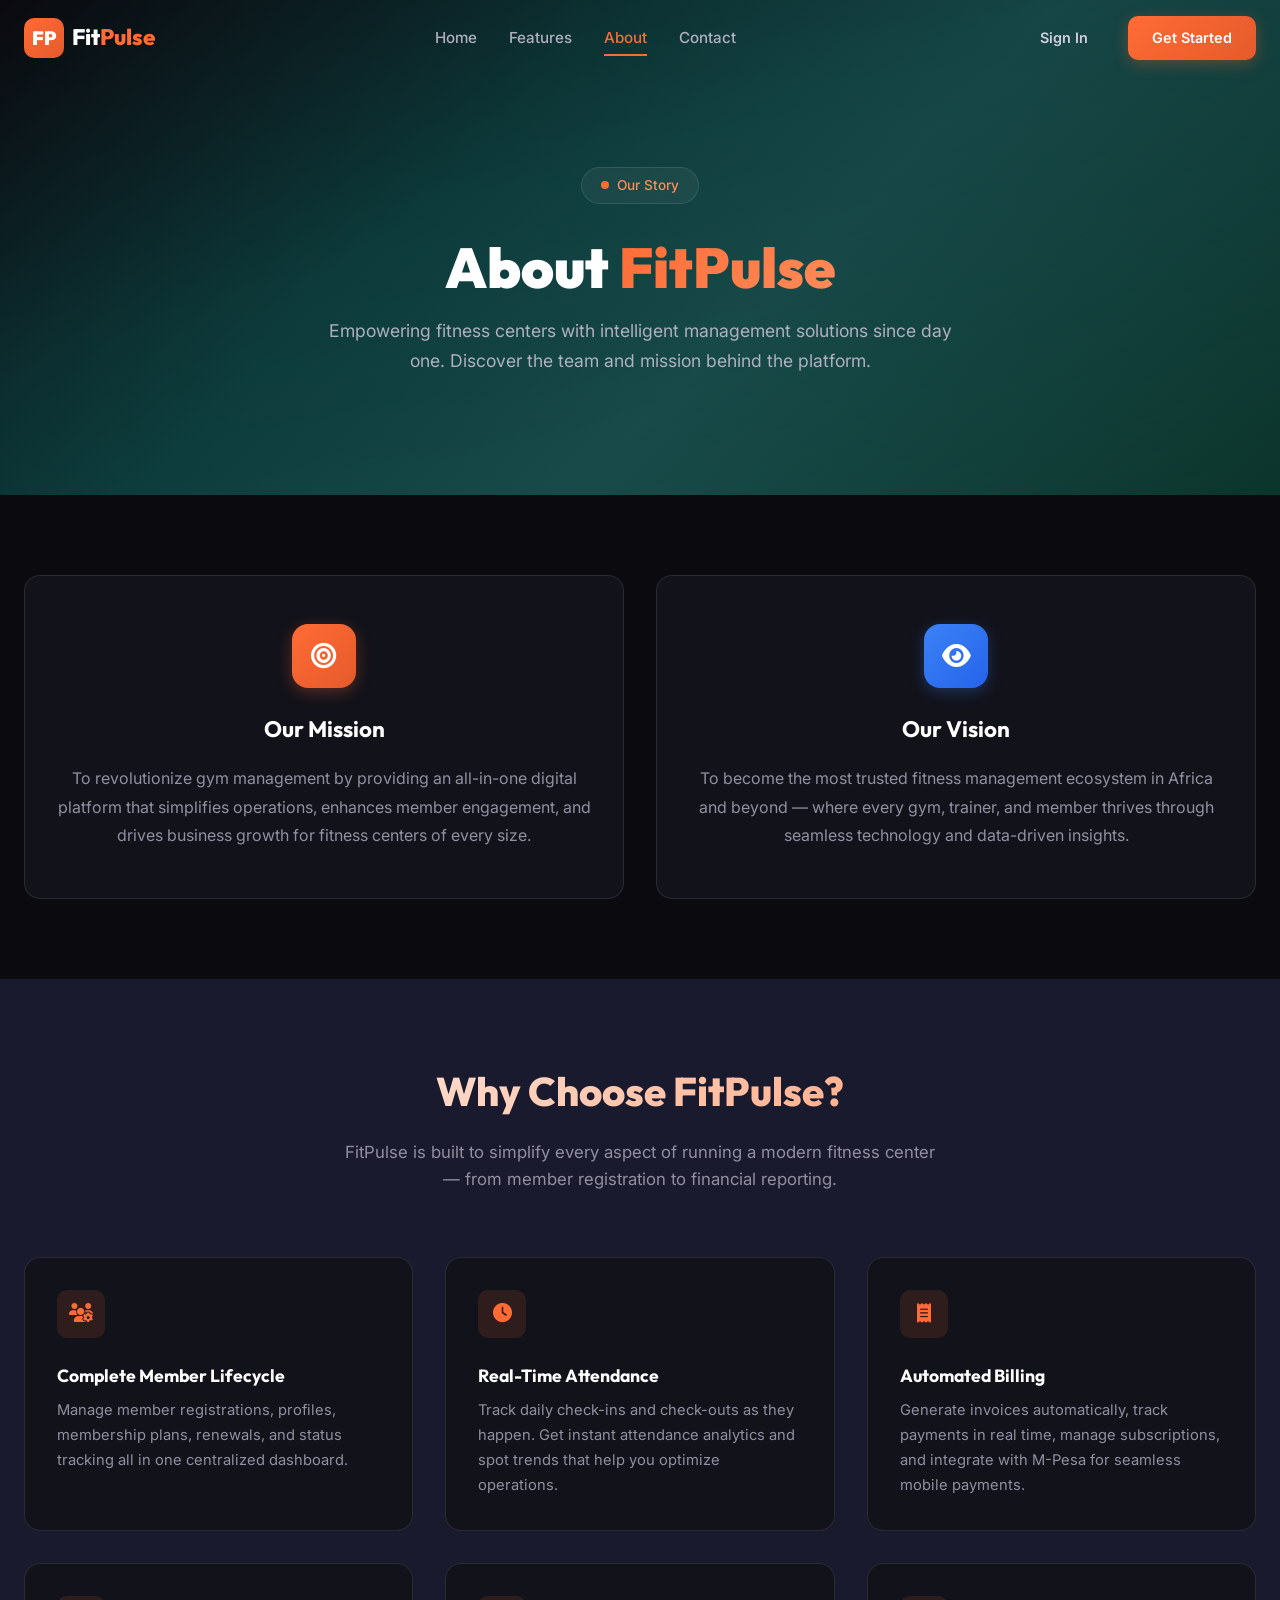
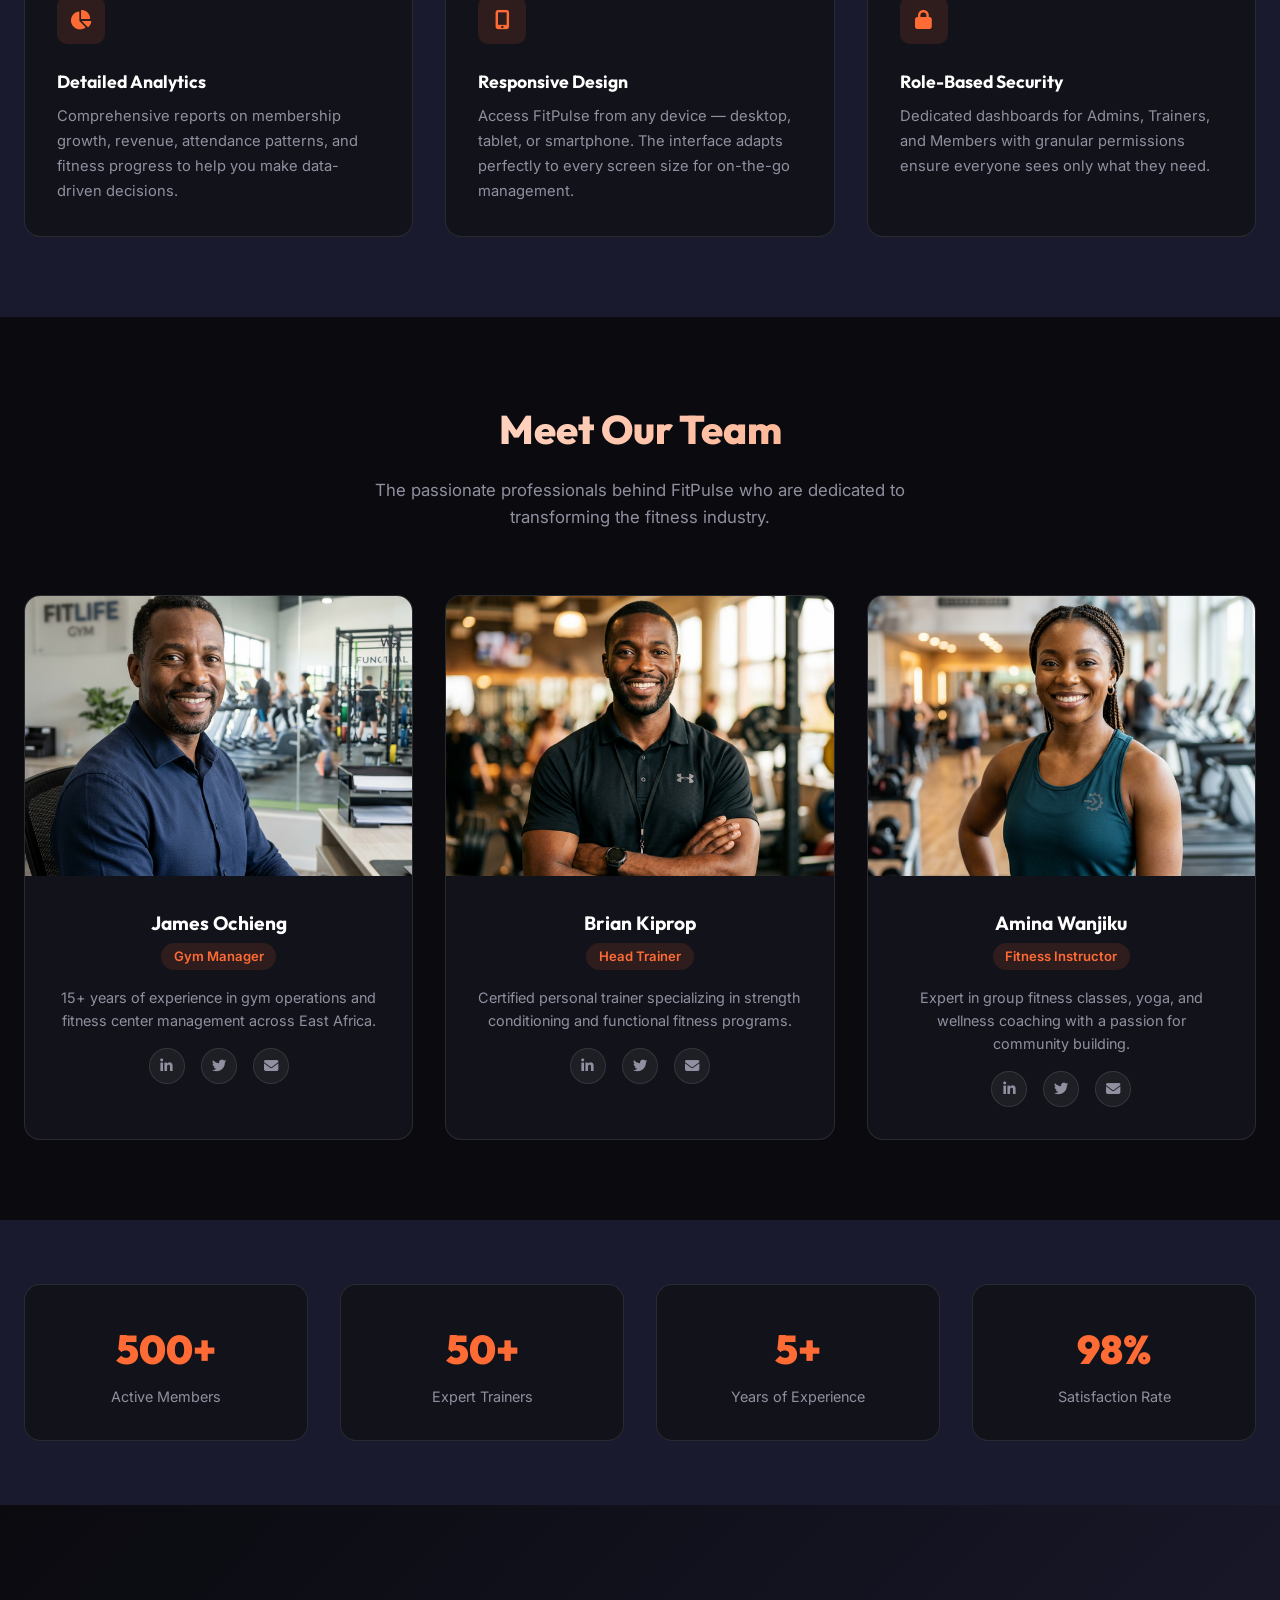
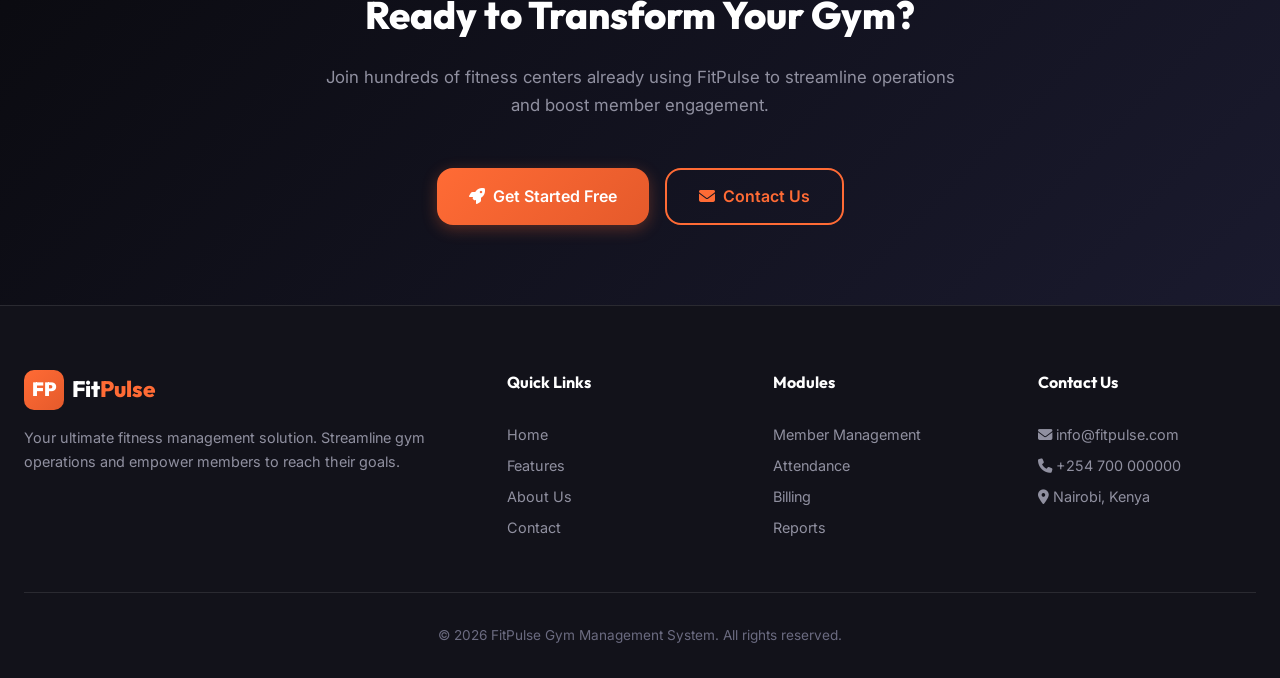
==== about.html @ 8d14059f "On branch main  Initial commit  Changes to be committed: 	new file:   .dockerignore 	new file:   .gi" ====
<!DOCTYPE html>
<html lang="en">

<head>
    <meta charset="UTF-8">
    <meta name="viewport" content="width=device-width, initial-scale=1.0">
    <meta name="description"
        content="Learn about FitPulse Gym Management System — our mission, vision, and dedicated team behind the #1 fitness management platform.">
    <title>About Us - FitPulse Gym Management System</title>
    <link rel="stylesheet" href="css/style.css">
    <link rel="stylesheet" href="https://cdnjs.cloudflare.com/ajax/libs/font-awesome/6.5.1/css/all.min.css">
</head>

<body>

    <!-- ========== NAVBAR ========== -->
    <nav class="navbar scrolled" id="navbar">
        <div class="container">
            <a href="index.html" class="navbar-brand">
                <div class="logo-icon">FP</div>
                <span>Fit<span class="brand-accent">Pulse</span></span>
            </a>

            <div class="nav-links" id="navLinks">
                <a href="index.html">Home</a>
                <a href="features.html">Features</a>
                <a href="about.html" class="nav-active">About</a>
                <a href="contact.html">Contact</a>
            </div>

            <div class="nav-auth" id="navAuth">
                <a href="auth/login.php" class="btn btn-ghost">Sign In</a>
                <a href="auth/register.php" class="btn btn-primary">Get Started</a>
            </div>

            <button class="hamburger" id="hamburger" aria-label="Toggle navigation">
                <span></span>
                <span></span>
                <span></span>
            </button>
        </div>
    </nav>

    <!-- ========== PAGE HERO ========== -->
    <section class="page-hero page-hero--about">
        <div class="page-hero-overlay"></div>
        <div class="page-hero-content">
            <div class="hero-badge">
                <span class="dot"></span>
                Our Story
            </div>
            <h1>About <span class="highlight">FitPulse</span></h1>
            <p>Empowering fitness centers with intelligent management solutions since day one. Discover the team and
                mission behind the platform.</p>
        </div>
    </section>

    <!-- ========== MISSION & VISION ========== -->
    <section class="mission-vision">
        <div class="container">
            <div class="mv-grid">
                <div class="mv-card animate-in">
                    <div class="mv-icon">
                        <i class="fas fa-bullseye"></i>
                    </div>
                    <h3>Our Mission</h3>
                    <p>To revolutionize gym management by providing an all-in-one digital platform that simplifies
                        operations, enhances member engagement, and drives business growth for fitness centers of every
                        size.</p>
                </div>
                <div class="mv-card animate-in">
                    <div class="mv-icon vision">
                        <i class="fas fa-eye"></i>
                    </div>
                    <h3>Our Vision</h3>
                    <p>To become the most trusted fitness management ecosystem in Africa and beyond — where every gym,
                        trainer, and member thrives through seamless technology and data-driven insights.</p>
                </div>
            </div>
        </div>
    </section>

    <!-- ========== WHY CHOOSE US ========== -->
    <section class="about-why" id="why-us">
        <div class="container">
            <h2 class="section-title">Why Choose <span style="color: var(--primary);">FitPulse</span>?</h2>
            <p class="section-subtitle">FitPulse is built to simplify every aspect of running a modern fitness center —
                from member registration to financial reporting.</p>

            <div class="why-grid">
                <div class="why-card animate-in">
                    <div class="why-icon"><i class="fas fa-users-cog"></i></div>
                    <h4>Complete Member Lifecycle</h4>
                    <p>Manage member registrations, profiles, membership plans, renewals, and status tracking all in one
                        centralized dashboard.</p>
                </div>
                <div class="why-card animate-in">
                    <div class="why-icon"><i class="fas fa-clock"></i></div>
                    <h4>Real-Time Attendance</h4>
                    <p>Track daily check-ins and check-outs as they happen. Get instant attendance analytics and spot
                        trends that help you optimize operations.</p>
                </div>
                <div class="why-card animate-in">
                    <div class="why-icon"><i class="fas fa-receipt"></i></div>
                    <h4>Automated Billing</h4>
                    <p>Generate invoices automatically, track payments in real time, manage subscriptions, and integrate
                        with M-Pesa for seamless mobile payments.</p>
                </div>
                <div class="why-card animate-in">
                    <div class="why-icon"><i class="fas fa-chart-pie"></i></div>
                    <h4>Detailed Analytics</h4>
                    <p>Comprehensive reports on membership growth, revenue, attendance patterns, and fitness progress to
                        help you make data-driven decisions.</p>
                </div>
                <div class="why-card animate-in">
                    <div class="why-icon"><i class="fas fa-mobile-alt"></i></div>
                    <h4>Responsive Design</h4>
                    <p>Access FitPulse from any device — desktop, tablet, or smartphone. The interface adapts perfectly
                        to every screen size for on-the-go management.</p>
                </div>
                <div class="why-card animate-in">
                    <div class="why-icon"><i class="fas fa-lock"></i></div>
                    <h4>Role-Based Security</h4>
                    <p>Dedicated dashboards for Admins, Trainers, and Members with granular permissions ensure everyone
                        sees only what they need.</p>
                </div>
            </div>
        </div>
    </section>

    <!-- ========== TEAM SECTION ========== -->
    <section class="team-section">
        <div class="container">
            <h2 class="section-title">Meet Our Team</h2>
            <p class="section-subtitle">The passionate professionals behind FitPulse who are dedicated to transforming
                the fitness industry.</p>

            <div class="team-grid">
                <div class="team-card animate-in">
                    <div class="team-img">
                        <img src="assets/images/team-3.png" alt="James Ochieng - Gym Manager">
                    </div>
                    <div class="team-info">
                        <h4>James Ochieng</h4>
                        <span class="team-role">Gym Manager</span>
                        <p>15+ years of experience in gym operations and fitness center management across East Africa.
                        </p>
                        <div class="team-social">
                            <a href="#"><i class="fab fa-linkedin-in"></i></a>
                            <a href="#"><i class="fab fa-twitter"></i></a>
                            <a href="#"><i class="fas fa-envelope"></i></a>
                        </div>
                    </div>
                </div>

                <div class="team-card animate-in">
                    <div class="team-img">
                        <img src="assets/images/team-1.png" alt="Brian Kiprop - Head Trainer">
                    </div>
                    <div class="team-info">
                        <h4>Brian Kiprop</h4>
                        <span class="team-role">Head Trainer</span>
                        <p>Certified personal trainer specializing in strength conditioning and functional fitness
                            programs.</p>
                        <div class="team-social">
                            <a href="#"><i class="fab fa-linkedin-in"></i></a>
                            <a href="#"><i class="fab fa-twitter"></i></a>
                            <a href="#"><i class="fas fa-envelope"></i></a>
                        </div>
                    </div>
                </div>

                <div class="team-card animate-in">
                    <div class="team-img">
                        <img src="assets/images/team-2.png" alt="Amina Wanjiku - Fitness Instructor">
                    </div>
                    <div class="team-info">
                        <h4>Amina Wanjiku</h4>
                        <span class="team-role">Fitness Instructor</span>
                        <p>Expert in group fitness classes, yoga, and wellness coaching with a passion for community
                            building.</p>
                        <div class="team-social">
                            <a href="#"><i class="fab fa-linkedin-in"></i></a>
                            <a href="#"><i class="fab fa-twitter"></i></a>
                            <a href="#"><i class="fas fa-envelope"></i></a>
                        </div>
                    </div>
                </div>
            </div>
        </div>
    </section>

    <!-- ========== STATS COUNTER ========== -->
    <section class="about-stats">
        <div class="container">
            <div class="about-stats-grid">
                <div class="about-stat-item animate-in">
                    <div class="about-stat-number">500+</div>
                    <div class="about-stat-label">Active Members</div>
                </div>
                <div class="about-stat-item animate-in">
                    <div class="about-stat-number">50+</div>
                    <div class="about-stat-label">Expert Trainers</div>
                </div>
                <div class="about-stat-item animate-in">
                    <div class="about-stat-number">5+</div>
                    <div class="about-stat-label">Years of Experience</div>
                </div>
                <div class="about-stat-item animate-in">
                    <div class="about-stat-number">98%</div>
                    <div class="about-stat-label">Satisfaction Rate</div>
                </div>
            </div>
        </div>
    </section>

    <!-- ========== CTA SECTION ========== -->
    <section class="page-cta">
        <div class="container">
            <div class="cta-content">
                <h2>Ready to Transform Your Gym?</h2>
                <p>Join hundreds of fitness centers already using FitPulse to streamline operations and boost member
                    engagement.</p>
                <div class="cta-buttons">
                    <a href="auth/register.php" class="btn btn-primary btn-lg">
                        <i class="fas fa-rocket"></i> Get Started Free
                    </a>
                    <a href="contact.html" class="btn btn-outline btn-lg">
                        <i class="fas fa-envelope"></i> Contact Us
                    </a>
                </div>
            </div>
        </div>
    </section>

    <!-- ========== FOOTER ========== -->
    <footer class="footer">
        <div class="container">
            <div class="footer-grid">
                <div class="footer-brand">
                    <a href="index.html" class="navbar-brand">
                        <div class="logo-icon">FP</div>
                        <span>Fit<span class="brand-accent">Pulse</span></span>
                    </a>
                    <p>Your ultimate fitness management solution. Streamline gym operations and empower members to reach
                        their goals.</p>
                </div>

                <div class="footer-col">
                    <h4>Quick Links</h4>
                    <a href="index.html">Home</a>
                    <a href="features.html">Features</a>
                    <a href="about.html">About Us</a>
                    <a href="contact.html">Contact</a>
                </div>

                <div class="footer-col">
                    <h4>Modules</h4>
                    <a href="features.html">Member Management</a>
                    <a href="features.html">Attendance</a>
                    <a href="features.html">Billing</a>
                    <a href="features.html">Reports</a>
                </div>

                <div class="footer-col">
                    <h4>Contact Us</h4>
                    <a href="mailto:info@fitpulse.com"><i class="fas fa-envelope"></i> info@fitpulse.com</a>
                    <a href="tel:+254700000000"><i class="fas fa-phone"></i> +254 700 000000</a>
                    <a href="contact.html"><i class="fas fa-location-dot"></i> Nairobi, Kenya</a>
                </div>
            </div>

            <div class="footer-bottom">
                <p>&copy; 2026 FitPulse Gym Management System. All rights reserved.</p>
            </div>
        </div>
    </footer>

    <script src="js/main.js"></script>
</body>

</html>
---- css/style.css ----
/* ============================================
   GYM FITNESS MANAGEMENT SYSTEM
   Design System & Global Styles
   ============================================ */

/* ---------- Google Fonts ---------- */
@import url('https://fonts.googleapis.com/css2?family=Inter:wght@300;400;500;600;700;800;900&family=Outfit:wght@400;500;600;700;800;900&display=swap');

/* ---------- CSS Custom Properties ---------- */
:root {
  /* Primary palette */
  --primary: #ff6b35;
  --primary-dark: #e55a2b;
  --primary-light: #ff8c5a;
  --primary-glow: rgba(255, 107, 53, 0.3);

  /* Secondary palette */
  --secondary: #1a1a2e;
  --secondary-light: #16213e;
  --accent: #0f3460;

  /* Neutral palette */
  --dark: #0a0a0f;
  --dark-card: #12121a;
  --dark-surface: #1a1a2e;
  --gray-900: #1e1e2e;
  --gray-800: #2a2a3e;
  --gray-700: #3a3a4e;
  --gray-600: #4a4a5e;
  --gray-500: #6b6b80;
  --gray-400: #9090a0;
  --gray-300: #b0b0c0;
  --gray-200: #d0d0dd;
  --gray-100: #e8e8f0;
  --white: #ffffff;

  /* Status colors */
  --success: #10b981;
  --success-light: rgba(16, 185, 129, 0.15);
  --warning: #f59e0b;
  --warning-light: rgba(245, 158, 11, 0.15);
  --danger: #ef4444;
  --danger-light: rgba(239, 68, 68, 0.15);
  --info: #3b82f6;
  --info-light: rgba(59, 130, 246, 0.15);

  /* Typography */
  --font-display: 'Outfit', sans-serif;
  --font-body: 'Inter', sans-serif;

  /* Spacing */
  --space-xs: 0.25rem;
  --space-sm: 0.5rem;
  --space-md: 1rem;
  --space-lg: 1.5rem;
  --space-xl: 2rem;
  --space-2xl: 3rem;
  --space-3xl: 4rem;

  /* Border radius */
  --radius-sm: 6px;
  --radius-md: 10px;
  --radius-lg: 16px;
  --radius-xl: 24px;
  --radius-full: 50%;

  /* Shadows */
  --shadow-sm: 0 2px 8px rgba(0, 0, 0, 0.15);
  --shadow-md: 0 4px 20px rgba(0, 0, 0, 0.25);
  --shadow-lg: 0 8px 40px rgba(0, 0, 0, 0.35);
  --shadow-glow: 0 0 30px var(--primary-glow);

  /* Transitions */
  --transition-fast: 0.15s ease;
  --transition-base: 0.3s ease;
  --transition-slow: 0.5s ease;

  /* Glass */
  --glass-bg: rgba(255, 255, 255, 0.05);
  --glass-border: rgba(255, 255, 255, 0.1);
  --glass-bg-strong: rgba(255, 255, 255, 0.1);
}

/* ---------- Reset & Base ---------- */
*, *::before, *::after {
  margin: 0;
  padding: 0;
  box-sizing: border-box;
}

html {
  scroll-behavior: smooth;
  font-size: 16px;
}

body {
  font-family: var(--font-body);
  background: var(--dark);
  color: var(--gray-200);
  line-height: 1.6;
  overflow-x: hidden;
  -webkit-font-smoothing: antialiased;
}

a {
  text-decoration: none;
  color: inherit;
  transition: color var(--transition-fast);
}

img {
  max-width: 100%;
  display: block;
}

ul, ol {
  list-style: none;
}

button {
  cursor: pointer;
  border: none;
  outline: none;
  font-family: var(--font-body);
}

input, select, textarea {
  font-family: var(--font-body);
  outline: none;
}

/* ---------- Utility Classes ---------- */
.container {
  max-width: 1280px;
  margin: 0 auto;
  padding: 0 var(--space-lg);
}

.section-title {
  font-family: var(--font-display);
  font-size: 2.5rem;
  font-weight: 800;
  text-align: center;
  margin-bottom: var(--space-md);
  background: linear-gradient(135deg, var(--white), var(--primary-light));
  -webkit-background-clip: text;
  -webkit-text-fill-color: transparent;
  background-clip: text;
}

.section-subtitle {
  text-align: center;
  color: var(--gray-400);
  max-width: 600px;
  margin: 0 auto var(--space-3xl);
  font-size: 1.05rem;
}

/* ---------- NAVBAR ---------- */
.navbar {
  position: fixed;
  top: 0;
  left: 0;
  width: 100%;
  z-index: 1000;
  padding: var(--space-md) 0;
  transition: background var(--transition-base), padding var(--transition-base), box-shadow var(--transition-base);
}

.navbar.scrolled {
  background: rgba(10, 10, 15, 0.95);
  backdrop-filter: blur(20px);
  padding: var(--space-sm) 0;
  box-shadow: 0 2px 20px rgba(0, 0, 0, 0.5);
}

.navbar .container {
  display: flex;
  align-items: center;
  justify-content: space-between;
}

.navbar-brand {
  display: flex;
  align-items: center;
  gap: var(--space-sm);
}

.navbar-brand .logo-icon {
  width: 40px;
  height: 40px;
  background: linear-gradient(135deg, var(--primary), var(--primary-dark));
  border-radius: var(--radius-md);
  display: flex;
  align-items: center;
  justify-content: center;
  font-size: 1.2rem;
  color: var(--white);
  font-weight: 900;
  font-family: var(--font-display);
}

.navbar-brand span {
  font-family: var(--font-display);
  font-size: 1.4rem;
  font-weight: 800;
  color: var(--white);
}

.navbar-brand .brand-accent {
  color: var(--primary);
}

.nav-links {
  display: flex;
  align-items: center;
  gap: var(--space-xl);
}

.nav-links a {
  color: var(--gray-300);
  font-size: 0.95rem;
  font-weight: 500;
  position: relative;
  padding: var(--space-xs) 0;
}

.nav-links a::after {
  content: '';
  position: absolute;
  bottom: -2px;
  left: 0;
  width: 0;
  height: 2px;
  background: var(--primary);
  transition: width var(--transition-base);
}

.nav-links a:hover {
  color: var(--white);
}

.nav-links a:hover::after {
  width: 100%;
}

.nav-auth {
  display: flex;
  align-items: center;
  gap: var(--space-md);
}

.btn {
  display: inline-flex;
  align-items: center;
  justify-content: center;
  gap: var(--space-sm);
  padding: 0.65rem 1.5rem;
  border-radius: var(--radius-md);
  font-weight: 600;
  font-size: 0.9rem;
  transition: all var(--transition-base);
  white-space: nowrap;
}

.btn-ghost {
  color: var(--gray-200);
  background: transparent;
}

.btn-ghost:hover {
  color: var(--white);
  background: var(--glass-bg);
}

.btn-primary {
  background: linear-gradient(135deg, var(--primary), var(--primary-dark));
  color: var(--white);
  box-shadow: 0 4px 15px var(--primary-glow);
}

.btn-primary:hover {
  transform: translateY(-2px);
  box-shadow: 0 6px 25px var(--primary-glow);
}

.btn-outline {
  border: 2px solid var(--primary);
  color: var(--primary);
  background: transparent;
}

.btn-outline:hover {
  background: var(--primary);
  color: var(--white);
  transform: translateY(-2px);
}

.btn-lg {
  padding: 0.85rem 2rem;
  font-size: 1rem;
  border-radius: var(--radius-lg);
}

.btn-sm {
  padding: 0.45rem 1rem;
  font-size: 0.85rem;
}

.btn-success {
  background: var(--success);
  color: var(--white);
}

.btn-success:hover {
  background: #0d9668;
  transform: translateY(-1px);
}

.btn-danger {
  background: var(--danger);
  color: var(--white);
}

.btn-danger:hover {
  background: #dc2626;
  transform: translateY(-1px);
}

.btn-warning {
  background: var(--warning);
  color: var(--dark);
}

.btn-icon {
  width: 38px;
  height: 38px;
  padding: 0;
  border-radius: var(--radius-sm);
  background: var(--glass-bg);
  color: var(--gray-300);
  border: 1px solid var(--glass-border);
}

.btn-icon:hover {
  background: var(--glass-bg-strong);
  color: var(--white);
}

/* Hamburger */
.hamburger {
  display: none;
  flex-direction: column;
  gap: 5px;
  background: none;
  padding: var(--space-sm);
}

.hamburger span {
  width: 24px;
  height: 2px;
  background: var(--white);
  transition: all var(--transition-base);
}

.hamburger.active span:nth-child(1) {
  transform: rotate(45deg) translate(5px, 5px);
}

.hamburger.active span:nth-child(2) {
  opacity: 0;
}

.hamburger.active span:nth-child(3) {
  transform: rotate(-45deg) translate(5px, -5px);
}

/* ---------- HERO SECTION ---------- */
.hero {
  position: relative;
  min-height: 100vh;
  display: flex;
  align-items: center;
  justify-content: center;
  overflow: hidden;
}

.hero-bg {
  position: absolute;
  top: 0;
  left: 0;
  width: 100%;
  height: 100%;
  z-index: 0;
}

.hero-bg img {
  width: 100%;
  height: 100%;
  object-fit: cover;
}

.hero-overlay {
  position: absolute;
  top: 0;
  left: 0;
  width: 100%;
  height: 100%;
  background: linear-gradient(
    135deg,
    rgba(10, 10, 15, 0.85) 0%,
    rgba(10, 10, 15, 0.6) 50%,
    rgba(255, 107, 53, 0.15) 100%
  );
  z-index: 1;
}

.hero-content {
  position: relative;
  z-index: 2;
  text-align: center;
  max-width: 800px;
  padding: 0 var(--space-lg);
  animation: fadeInUp 1s ease;
}

.hero-badge {
  display: inline-flex;
  align-items: center;
  gap: var(--space-sm);
  background: var(--glass-bg);
  backdrop-filter: blur(10px);
  border: 1px solid var(--glass-border);
  padding: 0.4rem 1.2rem;
  border-radius: var(--radius-xl);
  font-size: 0.85rem;
  color: var(--primary-light);
  margin-bottom: var(--space-xl);
  font-weight: 500;
}

.hero-badge .dot {
  width: 8px;
  height: 8px;
  background: var(--primary);
  border-radius: 50%;
  animation: pulse 2s infinite;
}

.hero h1 {
  font-family: var(--font-display);
  font-size: 4.5rem;
  font-weight: 900;
  line-height: 1.1;
  margin-bottom: var(--space-lg);
  color: var(--white);
}

.hero h1 .highlight {
  background: linear-gradient(135deg, var(--primary), var(--primary-light));
  -webkit-background-clip: text;
  -webkit-text-fill-color: transparent;
  background-clip: text;
}

.hero p {
  font-size: 1.2rem;
  color: var(--gray-300);
  max-width: 550px;
  margin: 0 auto var(--space-2xl);
  line-height: 1.7;
}

.hero-buttons {
  display: flex;
  gap: var(--space-md);
  justify-content: center;
  flex-wrap: wrap;
}

.hero-stats {
  display: flex;
  gap: var(--space-3xl);
  justify-content: center;
  margin-top: var(--space-3xl);
}

.hero-stat {
  text-align: center;
}

.hero-stat .number {
  font-family: var(--font-display);
  font-size: 2.2rem;
  font-weight: 800;
  color: var(--primary);
}

.hero-stat .label {
  font-size: 0.85rem;
  color: var(--gray-400);
  margin-top: var(--space-xs);
}

/* ---------- FEATURES SECTION ---------- */
.features {
  padding: 6rem 0;
  background: var(--dark);
}

.features-grid {
  display: grid;
  grid-template-columns: repeat(3, 1fr);
  gap: var(--space-xl);
}

.feature-card {
  background: var(--dark-card);
  border: 1px solid var(--glass-border);
  border-radius: var(--radius-lg);
  padding: var(--space-2xl);
  transition: all var(--transition-base);
  position: relative;
  overflow: hidden;
}

.feature-card::before {
  content: '';
  position: absolute;
  top: 0;
  left: 0;
  width: 100%;
  height: 3px;
  background: linear-gradient(90deg, var(--primary), transparent);
  opacity: 0;
  transition: opacity var(--transition-base);
}

.feature-card:hover {
  transform: translateY(-5px);
  border-color: rgba(255, 107, 53, 0.3);
  box-shadow: var(--shadow-lg);
}

.feature-card:hover::before {
  opacity: 1;
}

.feature-icon {
  width: 56px;
  height: 56px;
  background: linear-gradient(135deg, var(--primary), var(--primary-dark));
  border-radius: var(--radius-md);
  display: flex;
  align-items: center;
  justify-content: center;
  font-size: 1.5rem;
  margin-bottom: var(--space-lg);
  box-shadow: 0 4px 15px var(--primary-glow);
}

.feature-card h3 {
  font-family: var(--font-display);
  font-size: 1.3rem;
  font-weight: 700;
  color: var(--white);
  margin-bottom: var(--space-sm);
}

.feature-card p {
  color: var(--gray-400);
  font-size: 0.95rem;
  line-height: 1.6;
}

/* ---------- ABOUT SECTION ---------- */
.about {
  padding: 6rem 0;
  background: var(--secondary);
}

.about-grid {
  display: grid;
  grid-template-columns: 1fr 1fr;
  gap: var(--space-3xl);
  align-items: center;
}

.about-image {
  border-radius: var(--radius-lg);
  overflow: hidden;
  box-shadow: var(--shadow-lg);
}

.about-image img {
  width: 100%;
  height: 400px;
  object-fit: cover;
}

.about-text h2 {
  font-family: var(--font-display);
  font-size: 2.2rem;
  font-weight: 800;
  color: var(--white);
  margin-bottom: var(--space-lg);
}

.about-text h2 .highlight {
  color: var(--primary);
}

.about-text p {
  color: var(--gray-300);
  line-height: 1.8;
  margin-bottom: var(--space-lg);
}

.about-list {
  display: grid;
  gap: var(--space-md);
}

.about-list-item {
  display: flex;
  align-items: center;
  gap: var(--space-md);
  color: var(--gray-200);
}

.about-list-item .check {
  width: 24px;
  height: 24px;
  background: var(--success-light);
  border-radius: var(--radius-full);
  display: flex;
  align-items: center;
  justify-content: center;
  color: var(--success);
  font-size: 0.8rem;
  flex-shrink: 0;
}

/* ---------- CONTACT / FOOTER ---------- */
.footer {
  padding: 4rem 0 2rem;
  background: var(--dark-card);
  border-top: 1px solid var(--glass-border);
}

.footer-grid {
  display: grid;
  grid-template-columns: 2fr 1fr 1fr 1fr;
  gap: var(--space-2xl);
  margin-bottom: var(--space-2xl);
}

.footer-brand p {
  color: var(--gray-400);
  margin-top: var(--space-md);
  line-height: 1.7;
  font-size: 0.9rem;
}

.footer-col h4 {
  font-family: var(--font-display);
  font-size: 1rem;
  font-weight: 700;
  color: var(--white);
  margin-bottom: var(--space-lg);
}

.footer-col a {
  display: block;
  color: var(--gray-400);
  padding: var(--space-xs) 0;
  font-size: 0.9rem;
}

.footer-col a:hover {
  color: var(--primary);
}

.footer-bottom {
  text-align: center;
  padding-top: var(--space-xl);
  border-top: 1px solid var(--glass-border);
  color: var(--gray-500);
  font-size: 0.85rem;
}

/* ---------- AUTH PAGES ---------- */
.auth-page {
  min-height: 100vh;
  display: flex;
  align-items: center;
  justify-content: center;
  background: var(--dark);
  padding: var(--space-xl);
  position: relative;
}

.auth-page::before {
  content: '';
  position: absolute;
  top: 0;
  right: 0;
  width: 50%;
  height: 100%;
  background: linear-gradient(135deg, rgba(255, 107, 53, 0.05), rgba(255, 107, 53, 0.02));
  clip-path: polygon(20% 0, 100% 0, 100% 100%, 0 100%);
}

.auth-card {
  background: var(--dark-card);
  border: 1px solid var(--glass-border);
  border-radius: var(--radius-xl);
  padding: var(--space-3xl);
  width: 100%;
  max-width: 480px;
  position: relative;
  z-index: 1;
  box-shadow: var(--shadow-lg);
}

.auth-card .auth-header {
  text-align: center;
  margin-bottom: var(--space-2xl);
}

.auth-card .auth-logo {
  width: 50px;
  height: 50px;
  background: linear-gradient(135deg, var(--primary), var(--primary-dark));
  border-radius: var(--radius-md);
  display: flex;
  align-items: center;
  justify-content: center;
  font-size: 1.5rem;
  color: var(--white);
  font-weight: 900;
  font-family: var(--font-display);
  margin: 0 auto var(--space-lg);
}

.auth-card h2 {
  font-family: var(--font-display);
  font-size: 1.8rem;
  font-weight: 800;
  color: var(--white);
  margin-bottom: var(--space-sm);
}

.auth-card .auth-subtitle {
  color: var(--gray-400);
  font-size: 0.95rem;
}

.form-group {
  margin-bottom: var(--space-lg);
}

.form-group label {
  display: block;
  font-size: 0.85rem;
  font-weight: 600;
  color: var(--gray-300);
  margin-bottom: var(--space-sm);
}

.form-control {
  width: 100%;
  padding: 0.75rem 1rem;
  background: var(--gray-900);
  border: 1px solid var(--gray-700);
  border-radius: var(--radius-md);
  color: var(--white);
  font-size: 0.95rem;
  transition: all var(--transition-fast);
}

.form-control:focus {
  border-color: var(--primary);
  box-shadow: 0 0 0 3px var(--primary-glow);
}

.form-control::placeholder {
  color: var(--gray-500);
}

select.form-control {
  appearance: none;
  background-image: url("data:image/svg+xml,%3Csvg xmlns='http://www.w3.org/2000/svg' width='12' height='12' fill='%236b6b80' viewBox='0 0 16 16'%3E%3Cpath d='M8 11L3 6h10l-5 5z'/%3E%3C/svg%3E");
  background-repeat: no-repeat;
  background-position: right 1rem center;
  padding-right: 2.5rem;
}

.form-row {
  display: grid;
  grid-template-columns: 1fr 1fr;
  gap: var(--space-md);
}

.form-footer {
  display: flex;
  justify-content: space-between;
  align-items: center;
  margin-bottom: var(--space-lg);
  font-size: 0.85rem;
}

.form-footer a {
  color: var(--primary);
  font-weight: 500;
}

.form-footer a:hover {
  color: var(--primary-light);
}

.auth-btn {
  width: 100%;
  padding: 0.85rem;
  border-radius: var(--radius-md);
  font-size: 1rem;
  font-weight: 700;
}

.auth-divider {
  text-align: center;
  margin: var(--space-xl) 0;
  color: var(--gray-500);
  font-size: 0.85rem;
  position: relative;
}

.auth-divider::before,
.auth-divider::after {
  content: '';
  position: absolute;
  top: 50%;
  width: 40%;
  height: 1px;
  background: var(--gray-700);
}

.auth-divider::before { left: 0; }
.auth-divider::after { right: 0; }

.auth-alt {
  text-align: center;
  color: var(--gray-400);
  font-size: 0.9rem;
}

.auth-alt a {
  color: var(--primary);
  font-weight: 600;
}

/* Alert messages */
.alert {
  padding: 0.75rem 1rem;
  border-radius: var(--radius-md);
  margin-bottom: var(--space-lg);
  font-size: 0.9rem;
  font-weight: 500;
  display: flex;
  align-items: center;
  gap: var(--space-sm);
}

.alert-success {
  background: var(--success-light);
  color: var(--success);
  border: 1px solid rgba(16, 185, 129, 0.3);
}

.alert-danger {
  background: var(--danger-light);
  color: var(--danger);
  border: 1px solid rgba(239, 68, 68, 0.3);
}

.alert-warning {
  background: var(--warning-light);
  color: var(--warning);
  border: 1px solid rgba(245, 158, 11, 0.3);
}

.alert-info {
  background: var(--info-light);
  color: var(--info);
  border: 1px solid rgba(59, 130, 246, 0.3);
}

/* ---------- DASHBOARD LAYOUT ---------- */
.dashboard {
  display: flex;
  min-height: 100vh;
}

.sidebar {
  width: 260px;
  background: var(--dark-card);
  border-right: 1px solid var(--glass-border);
  padding: var(--space-lg) 0;
  position: fixed;
  top: 0;
  left: 0;
  height: 100vh;
  overflow-y: auto;
  z-index: 100;
  transition: transform var(--transition-base);
}

.sidebar-brand {
  display: flex;
  align-items: center;
  gap: var(--space-sm);
  padding: 0 var(--space-lg);
  margin-bottom: var(--space-2xl);
}

.sidebar-brand .logo-icon {
  width: 36px;
  height: 36px;
  background: linear-gradient(135deg, var(--primary), var(--primary-dark));
  border-radius: var(--radius-sm);
  display: flex;
  align-items: center;
  justify-content: center;
  color: var(--white);
  font-weight: 900;
  font-family: var(--font-display);
  font-size: 1rem;
}

.sidebar-brand span {
  font-family: var(--font-display);
  font-weight: 700;
  color: var(--white);
  font-size: 1.1rem;
}

.sidebar-menu {
  padding: 0 var(--space-md);
}

.sidebar-label {
  font-size: 0.7rem;
  text-transform: uppercase;
  letter-spacing: 1.5px;
  color: var(--gray-500);
  padding: var(--space-md) var(--space-md) var(--space-sm);
  font-weight: 600;
}

.sidebar-link {
  display: flex;
  align-items: center;
  gap: var(--space-md);
  padding: 0.7rem var(--space-md);
  border-radius: var(--radius-md);
  color: var(--gray-400);
  font-size: 0.9rem;
  font-weight: 500;
  transition: all var(--transition-fast);
  margin-bottom: 2px;
}

.sidebar-link:hover {
  background: var(--glass-bg);
  color: var(--white);
}

.sidebar-link.active {
  background: linear-gradient(135deg, rgba(255, 107, 53, 0.15), rgba(255, 107, 53, 0.05));
  color: var(--primary);
  font-weight: 600;
}

.sidebar-link .icon {
  width: 20px;
  text-align: center;
  font-size: 1rem;
}

.sidebar-footer {
  position: absolute;
  bottom: 0;
  left: 0;
  width: 100%;
  padding: var(--space-lg);
  border-top: 1px solid var(--glass-border);
}

.sidebar-user {
  display: flex;
  align-items: center;
  gap: var(--space-md);
}

.sidebar-user .avatar {
  width: 36px;
  height: 36px;
  background: linear-gradient(135deg, var(--primary), var(--primary-dark));
  border-radius: var(--radius-full);
  display: flex;
  align-items: center;
  justify-content: center;
  color: var(--white);
  font-weight: 700;
  font-size: 0.85rem;
}

.sidebar-user .user-info .name {
  font-size: 0.85rem;
  font-weight: 600;
  color: var(--white);
}

.sidebar-user .user-info .role {
  font-size: 0.75rem;
  color: var(--gray-500);
}

/* Main Content */
.main-content {
  flex: 1;
  margin-left: 260px;
  padding: var(--space-xl) var(--space-2xl);
  min-height: 100vh;
}

.main-header {
  display: flex;
  align-items: center;
  justify-content: space-between;
  margin-bottom: var(--space-2xl);
}

.main-header h1 {
  font-family: var(--font-display);
  font-size: 1.8rem;
  font-weight: 800;
  color: var(--white);
}

.main-header p {
  color: var(--gray-400);
  font-size: 0.9rem;
  margin-top: var(--space-xs);
}

.sidebar-toggle {
  display: none;
  width: 40px;
  height: 40px;
  background: var(--dark-card);
  border: 1px solid var(--glass-border);
  border-radius: var(--radius-sm);
  color: var(--white);
  font-size: 1.2rem;
  align-items: center;
  justify-content: center;
  cursor: pointer;
}

/* ---------- DASHBOARD CARDS ---------- */
.stats-grid {
  display: grid;
  grid-template-columns: repeat(4, 1fr);
  gap: var(--space-lg);
  margin-bottom: var(--space-2xl);
}

.stat-card {
  background: var(--dark-card);
  border: 1px solid var(--glass-border);
  border-radius: var(--radius-lg);
  padding: var(--space-xl);
  transition: all var(--transition-base);
}

.stat-card:hover {
  transform: translateY(-3px);
  box-shadow: var(--shadow-md);
}

.stat-card .stat-header {
  display: flex;
  align-items: center;
  justify-content: space-between;
  margin-bottom: var(--space-md);
}

.stat-card .stat-icon {
  width: 44px;
  height: 44px;
  border-radius: var(--radius-md);
  display: flex;
  align-items: center;
  justify-content: center;
  font-size: 1.2rem;
}

.stat-icon.orange {
  background: rgba(255, 107, 53, 0.15);
  color: var(--primary);
}

.stat-icon.green {
  background: var(--success-light);
  color: var(--success);
}

.stat-icon.blue {
  background: var(--info-light);
  color: var(--info);
}

.stat-icon.yellow {
  background: var(--warning-light);
  color: var(--warning);
}

.stat-card .stat-value {
  font-family: var(--font-display);
  font-size: 2rem;
  font-weight: 800;
  color: var(--white);
}

.stat-card .stat-label {
  font-size: 0.85rem;
  color: var(--gray-400);
  margin-top: var(--space-xs);
}

.stat-card .stat-change {
  font-size: 0.8rem;
  font-weight: 600;
  margin-top: var(--space-sm);
}

.stat-change.positive {
  color: var(--success);
}

.stat-change.negative {
  color: var(--danger);
}

/* ---------- DATA TABLE ---------- */
.card {
  background: var(--dark-card);
  border: 1px solid var(--glass-border);
  border-radius: var(--radius-lg);
  overflow: hidden;
}

.card-header {
  display: flex;
  align-items: center;
  justify-content: space-between;
  padding: var(--space-lg) var(--space-xl);
  border-bottom: 1px solid var(--glass-border);
}

.card-header h3 {
  font-family: var(--font-display);
  font-size: 1.1rem;
  font-weight: 700;
  color: var(--white);
}

.card-body {
  padding: var(--space-xl);
}

.card-body.no-padding {
  padding: 0;
}

.data-table {
  width: 100%;
  border-collapse: collapse;
}

.data-table th {
  text-align: left;
  padding: 0.85rem var(--space-xl);
  font-size: 0.8rem;
  font-weight: 600;
  text-transform: uppercase;
  letter-spacing: 0.5px;
  color: var(--gray-400);
  background: var(--gray-900);
  border-bottom: 1px solid var(--glass-border);
}

.data-table td {
  padding: 0.85rem var(--space-xl);
  font-size: 0.9rem;
  color: var(--gray-200);
  border-bottom: 1px solid rgba(255, 255, 255, 0.04);
}

.data-table tbody tr:hover {
  background: var(--glass-bg);
}

.data-table .user-cell {
  display: flex;
  align-items: center;
  gap: var(--space-md);
}

.data-table .user-avatar {
  width: 34px;
  height: 34px;
  border-radius: var(--radius-full);
  background: linear-gradient(135deg, var(--primary), var(--primary-dark));
  display: flex;
  align-items: center;
  justify-content: center;
  color: var(--white);
  font-weight: 700;
  font-size: 0.8rem;
}

.badge {
  display: inline-flex;
  align-items: center;
  padding: 0.25rem 0.75rem;
  border-radius: var(--radius-xl);
  font-size: 0.75rem;
  font-weight: 600;
}

.badge-success { background: var(--success-light); color: var(--success); }
.badge-warning { background: var(--warning-light); color: var(--warning); }
.badge-danger { background: var(--danger-light); color: var(--danger); }
.badge-info { background: var(--info-light); color: var(--info); }

/* Search & Filters */
.search-bar {
  display: flex;
  align-items: center;
  gap: var(--space-md);
}

.search-input {
  display: flex;
  align-items: center;
  gap: var(--space-sm);
  background: var(--gray-900);
  border: 1px solid var(--gray-700);
  border-radius: var(--radius-md);
  padding: 0.5rem 1rem;
}

.search-input input {
  background: none;
  border: none;
  color: var(--white);
  font-size: 0.9rem;
  width: 200px;
}

.search-input .icon {
  color: var(--gray-500);
}

/* ---------- MODAL ---------- */
.modal-overlay {
  display: none;
  position: fixed;
  top: 0;
  left: 0;
  width: 100%;
  height: 100%;
  background: rgba(0, 0, 0, 0.7);
  backdrop-filter: blur(5px);
  z-index: 1000;
  align-items: center;
  justify-content: center;
}

.modal-overlay.active {
  display: flex;
}

.modal {
  background: var(--dark-card);
  border: 1px solid var(--glass-border);
  border-radius: var(--radius-xl);
  width: 100%;
  max-width: 550px;
  max-height: 90vh;
  overflow-y: auto;
  box-shadow: var(--shadow-lg);
}

.modal-header {
  display: flex;
  align-items: center;
  justify-content: space-between;
  padding: var(--space-xl);
  border-bottom: 1px solid var(--glass-border);
}

.modal-header h3 {
  font-family: var(--font-display);
  font-size: 1.2rem;
  font-weight: 700;
  color: var(--white);
}

.modal-close {
  width: 32px;
  height: 32px;
  display: flex;
  align-items: center;
  justify-content: center;
  background: var(--glass-bg);
  border-radius: var(--radius-sm);
  color: var(--gray-400);
  cursor: pointer;
  border: none;
  font-size: 1.1rem;
  transition: all var(--transition-fast);
}

.modal-close:hover {
  background: var(--danger);
  color: var(--white);
}

.modal-body {
  padding: var(--space-xl);
}

.modal-footer {
  display: flex;
  justify-content: flex-end;
  gap: var(--space-md);
  padding: var(--space-lg) var(--space-xl);
  border-top: 1px solid var(--glass-border);
}

/* ---------- CHARTS CONTAINER ---------- */
.charts-grid {
  display: grid;
  grid-template-columns: repeat(2, 1fr);
  gap: var(--space-xl);
  margin-bottom: var(--space-2xl);
}

.chart-container {
  padding: var(--space-lg);
}

/* ---------- PAGINATION ---------- */
.pagination {
  display: flex;
  justify-content: center;
  align-items: center;
  gap: var(--space-sm);
  padding: var(--space-xl);
}

.pagination button {
  width: 36px;
  height: 36px;
  border-radius: var(--radius-sm);
  background: var(--glass-bg);
  border: 1px solid var(--glass-border);
  color: var(--gray-400);
  font-size: 0.85rem;
  transition: all var(--transition-fast);
}

.pagination button:hover,
.pagination button.active {
  background: var(--primary);
  color: var(--white);
  border-color: var(--primary);
}

/* ---------- ANIMATIONS ---------- */
@keyframes fadeInUp {
  from {
    opacity: 0;
    transform: translateY(30px);
  }
  to {
    opacity: 1;
    transform: translateY(0);
  }
}

@keyframes fadeIn {
  from { opacity: 0; }
  to { opacity: 1; }
}

@keyframes pulse {
  0%, 100% { opacity: 1; }
  50% { opacity: 0.4; }
}

@keyframes slideInLeft {
  from {
    opacity: 0;
    transform: translateX(-20px);
  }
  to {
    opacity: 1;
    transform: translateX(0);
  }
}

.animate-in {
  animation: fadeInUp 0.6s ease forwards;
  opacity: 0;
}

/* ---------- RESPONSIVE ---------- */
@media (max-width: 1200px) {
  .stats-grid {
    grid-template-columns: repeat(2, 1fr);
  }
  .charts-grid {
    grid-template-columns: 1fr;
  }
}

@media (max-width: 992px) {
  .features-grid {
    grid-template-columns: repeat(2, 1fr);
  }
  .about-grid {
    grid-template-columns: 1fr;
    text-align: center;
  }
  .footer-grid {
    grid-template-columns: 1fr 1fr;
    gap: var(--space-xl);
  }
  .hero h1 {
    font-size: 3.2rem;
  }
  /* Dashboard responsive */
  .sidebar {
    transform: translateX(-100%);
  }
  .sidebar.active {
    transform: translateX(0);
  }
  .main-content {
    margin-left: 0;
    padding: var(--space-lg);
  }
  .sidebar-toggle {
    display: flex;
  }
}

@media (max-width: 768px) {
  .nav-links, .nav-auth {
    display: none;
  }
  .hamburger {
    display: flex;
  }
  .nav-links.active {
    display: flex;
    flex-direction: column;
    position: absolute;
    top: 100%;
    left: 0;
    width: 100%;
    background: rgba(10, 10, 15, 0.98);
    backdrop-filter: blur(20px);
    padding: var(--space-xl) var(--space-xl) var(--space-sm);
    gap: var(--space-lg);
    border-bottom: none;
  }
  .nav-auth.active {
    display: flex;
    flex-direction: column;
    position: absolute;
    top: 100%;
    left: 0;
    width: 100%;
    background: rgba(10, 10, 15, 0.98);
    backdrop-filter: blur(20px);
    padding: var(--space-sm) var(--space-xl) var(--space-xl);
    gap: var(--space-sm);
    border-bottom: 1px solid var(--glass-border);
    margin-top: 0;
    z-index: 999;
  }
  .nav-links.active ~ .nav-auth.active {
    top: auto;
  }
  .hero h1 {
    font-size: 2.5rem;
  }
  .hero p {
    font-size: 1rem;
  }
  .hero-stats {
    gap: var(--space-xl);
  }
  .hero-stat .number {
    font-size: 1.6rem;
  }
  .features-grid {
    grid-template-columns: 1fr;
  }
  .section-title {
    font-size: 2rem;
  }
  .stats-grid {
    grid-template-columns: 1fr;
  }
  .footer-grid {
    grid-template-columns: 1fr;
  }
  .form-row {
    grid-template-columns: 1fr;
  }
  .main-header {
    flex-wrap: wrap;
    gap: var(--space-md);
  }
  .data-table {
    font-size: 0.8rem;
  }
  .data-table th, .data-table td {
    padding: 0.7rem var(--space-md);
  }
}

@media (max-width: 480px) {
  .hero h1 {
    font-size: 2rem;
  }
  .hero-buttons {
    flex-direction: column;
    align-items: center;
  }
  .hero-stats {
    flex-direction: column;
    gap: var(--space-lg);
  }
  .auth-card {
    padding: var(--space-xl);
  }
}

/* ---------- STEP WIZARD (Forgot Password) ---------- */
.step-wizard {
  display: flex;
  justify-content: center;
  gap: var(--space-xl);
  margin-bottom: var(--space-2xl);
}

.step {
  display: flex;
  align-items: center;
  gap: var(--space-sm);
  color: var(--gray-500);
  font-size: 0.85rem;
  font-weight: 500;
}

.step .step-number {
  width: 28px;
  height: 28px;
  border-radius: var(--radius-full);
  border: 2px solid var(--gray-600);
  display: flex;
  align-items: center;
  justify-content: center;
  font-size: 0.8rem;
  font-weight: 700;
}

.step.active .step-number {
  background: var(--primary);
  border-color: var(--primary);
  color: var(--white);
}

.step.active {
  color: var(--white);
}

.step.completed .step-number {
  background: var(--success);
  border-color: var(--success);
  color: var(--white);
}

.step-content {
  display: none;
}

.step-content.active {
  display: block;
  animation: fadeIn 0.4s ease;
}

/* ---------- MISC ---------- */
.text-center { text-align: center; }
.text-right { text-align: right; }
.mt-1 { margin-top: var(--space-md); }
.mt-2 { margin-top: var(--space-xl); }
.mb-1 { margin-bottom: var(--space-md); }
.mb-2 { margin-bottom: var(--space-xl); }
.d-flex { display: flex; }
.align-center { align-items: center; }
.justify-between { justify-content: space-between; }
.gap-1 { gap: var(--space-md); }
.gap-2 { gap: var(--space-xl); }
.w-full { width: 100%; }

.empty-state {
  text-align: center;
  padding: var(--space-3xl);
  color: var(--gray-500);
}

.empty-state .icon {
  font-size: 3rem;
  margin-bottom: var(--space-lg);
  opacity: 0.5;
}

.empty-state h3 {
  color: var(--gray-300);
  font-family: var(--font-display);
  margin-bottom: var(--space-sm);
}

/* ============================================
   SUBPAGES — About, Features, Contact
   ============================================ */

/* ---------- Active Nav Link ---------- */
.nav-active {
  color: var(--primary) !important;
}
.nav-active::after {
  width: 100% !important;
}

/* ---------- PAGE HERO (shared base) ---------- */
.page-hero {
  position: relative;
  min-height: 55vh;
  display: flex;
  align-items: center;
  justify-content: center;
  overflow: hidden;
}
.page-hero-sm {
  min-height: 45vh;
}
.page-hero-bg {
  position: absolute;
  top: 0; left: 0;
  width: 100%; height: 100%;
  z-index: 0;
}
.page-hero-bg img {
  width: 100%; height: 100%;
  object-fit: cover;
}
.page-hero-overlay {
  position: absolute;
  top: 0; left: 0;
  width: 100%; height: 100%;
  background: linear-gradient(
    135deg,
    rgba(10,10,15,0.88) 0%,
    rgba(10,10,15,0.7) 50%,
    rgba(255,107,53,0.12) 100%
  );
  z-index: 1;
}
.page-hero-content {
  position: relative;
  z-index: 2;
  text-align: center;
  max-width: 700px;
  padding: 6rem var(--space-lg) 3rem;
  animation: fadeInUp 0.8s ease;
}
.page-hero-content h1 {
  font-family: var(--font-display);
  font-size: 3.5rem;
  font-weight: 900;
  color: var(--white);
  margin-bottom: var(--space-md);
  line-height: 1.15;
}
.page-hero-content h1 .highlight {
  background: linear-gradient(135deg, var(--primary), var(--primary-light));
  -webkit-background-clip: text;
  -webkit-text-fill-color: transparent;
  background-clip: text;
}
.page-hero-content p {
  font-size: 1.1rem;
  color: var(--gray-300);
  line-height: 1.7;
}

/* ---------- UNIQUE PAGE HERO BACKGROUNDS ---------- */
/* Features page — deep purple to warm orange */
.page-hero--features {
  background: linear-gradient(
    135deg,
    #0f0c29 0%,
    #302b63 40%,
    #24243e 70%,
    rgba(255,107,53,0.25) 100%
  );
}
.page-hero--features .page-hero-overlay {
  background: linear-gradient(
    160deg,
    rgba(15,12,41,0.6) 0%,
    rgba(48,43,99,0.4) 40%,
    rgba(255,107,53,0.08) 100%
  );
}

/* About page — teal to dark */
.page-hero--about {
  background: linear-gradient(
    135deg,
    #0a0a0f 0%,
    #0d3b3b 35%,
    #1a4a4a 60%,
    rgba(16,185,129,0.2) 100%
  );
}
.page-hero--about .page-hero-overlay {
  background: linear-gradient(
    160deg,
    rgba(10,10,15,0.5) 0%,
    rgba(13,59,59,0.3) 40%,
    rgba(16,185,129,0.06) 100%
  );
}

/* Contact page — steel-blue to dark */
.page-hero--contact {
  background: linear-gradient(
    135deg,
    #0a0a0f 0%,
    #0f2027 30%,
    #203a43 55%,
    rgba(59,130,246,0.2) 100%
  );
}
.page-hero--contact .page-hero-overlay {
  background: linear-gradient(
    160deg,
    rgba(10,10,15,0.5) 0%,
    rgba(15,32,39,0.3) 40%,
    rgba(59,130,246,0.06) 100%
  );
}

/* ---------- FEATURE OVERVIEW GRID ---------- */
.feature-overview {
  padding: 5rem 0;
  background: var(--secondary);
}
.feature-overview-grid {
  display: grid;
  grid-template-columns: repeat(3, 1fr);
  gap: var(--space-xl);
}
.feature-overview-card {
  background: var(--dark-card);
  border: 1px solid var(--glass-border);
  border-radius: var(--radius-lg);
  padding: var(--space-2xl);
  text-align: center;
  transition: all var(--transition-base);
  position: relative;
  overflow: hidden;
}
.feature-overview-card::before {
  content: '';
  position: absolute;
  top: 0; left: 0;
  width: 100%; height: 3px;
  background: linear-gradient(90deg, var(--primary), var(--primary-light));
  opacity: 0;
  transition: opacity var(--transition-base);
}
.feature-overview-card:hover {
  transform: translateY(-5px);
  border-color: rgba(255,107,53,0.3);
  box-shadow: var(--shadow-lg);
}
.feature-overview-card:hover::before { opacity: 1; }
.feature-overview-icon {
  width: 60px; height: 60px;
  background: linear-gradient(135deg, var(--primary), var(--primary-dark));
  border-radius: var(--radius-lg);
  display: flex; align-items: center; justify-content: center;
  font-size: 1.4rem; color: var(--white);
  margin: 0 auto var(--space-lg);
  box-shadow: 0 4px 15px var(--primary-glow);
}
.feature-overview-icon.attendance {
  background: linear-gradient(135deg, #8b5cf6, #6d28d9);
  box-shadow: 0 4px 15px rgba(139,92,246,0.3);
}
.feature-overview-icon.calories {
  background: linear-gradient(135deg, #f59e0b, #d97706);
  box-shadow: 0 4px 15px rgba(245,158,11,0.3);
}
.feature-overview-icon.billing {
  background: linear-gradient(135deg, var(--success), #0d9668);
  box-shadow: 0 4px 15px rgba(16,185,129,0.3);
}
.feature-overview-icon.reports {
  background: linear-gradient(135deg, var(--info), #2563eb);
  box-shadow: 0 4px 15px rgba(59,130,246,0.3);
}
.feature-overview-icon.security {
  background: linear-gradient(135deg, #ec4899, #be185d);
  box-shadow: 0 4px 15px rgba(236,72,153,0.3);
}
.feature-overview-card h4 {
  font-family: var(--font-display);
  font-size: 1.15rem; font-weight: 700;
  color: var(--white);
  margin-bottom: var(--space-sm);
}
.feature-overview-card p {
  color: var(--gray-400);
  font-size: 0.9rem;
  line-height: 1.7;
}

/* ---------- MAP CARD ---------- */
.map-card {
  background: var(--dark-card);
  border: 1px solid var(--glass-border);
  border-radius: var(--radius-lg);
  padding: var(--space-xl);
}
.map-card h4 {
  font-family: var(--font-display);
  font-size: 1.1rem; font-weight: 700;
  color: var(--white);
  margin-bottom: var(--space-lg);
  display: flex; align-items: center; gap: var(--space-sm);
}
.map-card h4 i { color: var(--info); }
.map-wrap {
  border-radius: var(--radius-md);
  overflow: hidden;
  border: 1px solid var(--glass-border);
}
.map-wrap iframe {
  display: block;
  width: 100%;
}

/* ---------- MISSION & VISION ---------- */
.mission-vision {
  padding: 5rem 0;
  background: var(--dark);
}
.mv-grid {
  display: grid;
  grid-template-columns: 1fr 1fr;
  gap: var(--space-xl);
}
.mv-card {
  background: var(--dark-card);
  border: 1px solid var(--glass-border);
  border-radius: var(--radius-lg);
  padding: var(--space-2xl) var(--space-xl);
  text-align: center;
  transition: all var(--transition-base);
  position: relative;
  overflow: hidden;
}
.mv-card::before {
  content: '';
  position: absolute;
  top: 0; left: 0;
  width: 100%; height: 3px;
  background: linear-gradient(90deg, var(--primary), var(--primary-light));
  opacity: 0;
  transition: opacity var(--transition-base);
}
.mv-card:hover {
  transform: translateY(-5px);
  border-color: rgba(255,107,53,0.3);
  box-shadow: var(--shadow-lg);
}
.mv-card:hover::before { opacity: 1; }
.mv-icon {
  width: 64px; height: 64px;
  background: linear-gradient(135deg, var(--primary), var(--primary-dark));
  border-radius: var(--radius-lg);
  display: flex; align-items: center; justify-content: center;
  font-size: 1.6rem; color: var(--white);
  margin: 0 auto var(--space-lg);
  box-shadow: 0 4px 15px var(--primary-glow);
}
.mv-icon.vision {
  background: linear-gradient(135deg, var(--info), #2563eb);
  box-shadow: 0 4px 15px rgba(59,130,246,0.3);
}
.mv-card h3 {
  font-family: var(--font-display);
  font-size: 1.4rem; font-weight: 700;
  color: var(--white);
  margin-bottom: var(--space-md);
}
.mv-card p {
  color: var(--gray-400);
  line-height: 1.8;
}

/* ---------- WHY CHOOSE US ---------- */
.about-why {
  padding: 5rem 0;
  background: var(--secondary);
}
.why-grid {
  display: grid;
  grid-template-columns: repeat(3, 1fr);
  gap: var(--space-xl);
}
.why-card {
  background: var(--dark-card);
  border: 1px solid var(--glass-border);
  border-radius: var(--radius-lg);
  padding: var(--space-xl);
  transition: all var(--transition-base);
}
.why-card:hover {
  transform: translateY(-4px);
  border-color: rgba(255,107,53,0.25);
  box-shadow: var(--shadow-md);
}
.why-icon {
  width: 48px; height: 48px;
  background: rgba(255,107,53,0.12);
  border-radius: var(--radius-md);
  display: flex; align-items: center; justify-content: center;
  color: var(--primary);
  font-size: 1.2rem;
  margin-bottom: var(--space-lg);
}
.why-card h4 {
  font-family: var(--font-display);
  font-size: 1.1rem; font-weight: 700;
  color: var(--white);
  margin-bottom: var(--space-sm);
}
.why-card p {
  color: var(--gray-400);
  font-size: 0.92rem;
  line-height: 1.7;
}

/* ---------- TEAM SECTION ---------- */
.team-section {
  padding: 5rem 0;
  background: var(--dark);
}
.team-grid {
  display: grid;
  grid-template-columns: repeat(3, 1fr);
  gap: var(--space-xl);
}
.team-card {
  background: var(--dark-card);
  border: 1px solid var(--glass-border);
  border-radius: var(--radius-lg);
  overflow: hidden;
  transition: all var(--transition-base);
}
.team-card:hover {
  transform: translateY(-5px);
  box-shadow: var(--shadow-lg);
  border-color: rgba(255,107,53,0.3);
}
.team-img {
  width: 100%; height: 280px;
  overflow: hidden;
}
.team-img img {
  width: 100%; height: 100%;
  object-fit: cover;
  transition: transform var(--transition-slow);
}
.team-card:hover .team-img img {
  transform: scale(1.06);
}
.team-info {
  padding: var(--space-xl);
  text-align: center;
}
.team-info h4 {
  font-family: var(--font-display);
  font-size: 1.2rem; font-weight: 700;
  color: var(--white);
  margin-bottom: var(--space-xs);
}
.team-role {
  display: inline-block;
  font-size: 0.82rem;
  color: var(--primary);
  font-weight: 600;
  margin-bottom: var(--space-md);
  background: rgba(255,107,53,0.12);
  padding: 0.2rem 0.8rem;
  border-radius: var(--radius-xl);
}
.team-info p {
  color: var(--gray-400);
  font-size: 0.9rem;
  line-height: 1.6;
  margin-bottom: var(--space-md);
}
.team-social {
  display: flex;
  justify-content: center;
  gap: var(--space-md);
}
.team-social a {
  width: 36px; height: 36px;
  border-radius: var(--radius-full);
  background: var(--glass-bg);
  border: 1px solid var(--glass-border);
  display: flex; align-items: center; justify-content: center;
  color: var(--gray-400);
  font-size: 0.9rem;
  transition: all var(--transition-fast);
}
.team-social a:hover {
  background: var(--primary);
  color: var(--white);
  border-color: var(--primary);
}

/* ---------- ABOUT STATS ---------- */
.about-stats {
  padding: 4rem 0;
  background: var(--secondary);
}
.about-stats-grid {
  display: grid;
  grid-template-columns: repeat(4, 1fr);
  gap: var(--space-xl);
}
.about-stat-item {
  text-align: center;
  padding: var(--space-xl);
  background: var(--dark-card);
  border: 1px solid var(--glass-border);
  border-radius: var(--radius-lg);
  transition: all var(--transition-base);
}
.about-stat-item:hover {
  transform: translateY(-3px);
  border-color: rgba(255,107,53,0.3);
}
.about-stat-number {
  font-family: var(--font-display);
  font-size: 2.5rem; font-weight: 900;
  color: var(--primary);
  margin-bottom: var(--space-xs);
}
.about-stat-label {
  color: var(--gray-400);
  font-size: 0.9rem;
}

/* ---------- CTA SECTION ---------- */
.page-cta {
  padding: 5rem 0;
  background: linear-gradient(135deg, var(--dark) 0%, var(--secondary) 100%);
}
.cta-content {
  text-align: center;
  max-width: 650px;
  margin: 0 auto;
}
.cta-content h2 {
  font-family: var(--font-display);
  font-size: 2.4rem; font-weight: 800;
  color: var(--white);
  margin-bottom: var(--space-md);
}
.cta-content p {
  color: var(--gray-400);
  font-size: 1.05rem;
  line-height: 1.7;
  margin-bottom: var(--space-2xl);
}
.cta-buttons {
  display: flex;
  justify-content: center;
  gap: var(--space-md);
  flex-wrap: wrap;
}

/* ---------- FEATURES DETAIL ---------- */
.features-detail {
  padding: 5rem 0;
  background: var(--dark);
}
.feature-detail-row {
  display: grid;
  grid-template-columns: 100px 1fr;
  gap: var(--space-2xl);
  align-items: start;
  padding: var(--space-2xl) 0;
  border-bottom: 1px solid var(--glass-border);
}
.feature-detail-row:last-child { border-bottom: none; }
.feature-detail-icon {
  width: 80px; height: 80px;
  background: linear-gradient(135deg, var(--primary), var(--primary-dark));
  border-radius: var(--radius-lg);
  display: flex; align-items: center; justify-content: center;
  font-size: 2rem; color: var(--white);
  box-shadow: 0 4px 20px var(--primary-glow);
  flex-shrink: 0;
}
.feature-detail-content h3 {
  font-family: var(--font-display);
  font-size: 1.5rem; font-weight: 700;
  color: var(--white);
  margin-bottom: var(--space-sm);
}
.feature-detail-content p {
  color: var(--gray-300);
  line-height: 1.8;
  margin-bottom: var(--space-lg);
}
.feature-checklist {
  display: grid;
  grid-template-columns: 1fr 1fr;
  gap: var(--space-sm);
  list-style: none;
}
.feature-checklist li {
  display: flex;
  align-items: center;
  gap: var(--space-sm);
  color: var(--gray-300);
  font-size: 0.9rem;
}
.feature-checklist li i {
  color: var(--success);
  font-size: 0.8rem;
  flex-shrink: 0;
}

/* ---------- HOW IT WORKS ---------- */
.how-it-works {
  padding: 5rem 0;
  background: var(--secondary);
}
.steps-grid {
  display: flex;
  align-items: flex-start;
  justify-content: center;
  gap: var(--space-lg);
}
.step-card {
  background: var(--dark-card);
  border: 1px solid var(--glass-border);
  border-radius: var(--radius-lg);
  padding: var(--space-2xl);
  text-align: center;
  flex: 1;
  max-width: 320px;
  position: relative;
  transition: all var(--transition-base);
}
.step-card:hover {
  transform: translateY(-5px);
  border-color: rgba(255,107,53,0.3);
  box-shadow: var(--shadow-lg);
}
.step-number-big {
  position: absolute;
  top: -12px; right: 20px;
  font-family: var(--font-display);
  font-size: 3.5rem; font-weight: 900;
  color: rgba(255,107,53,0.08);
  line-height: 1;
}
.step-icon-wrap {
  width: 64px; height: 64px;
  background: linear-gradient(135deg, var(--primary), var(--primary-dark));
  border-radius: var(--radius-lg);
  display: flex; align-items: center; justify-content: center;
  font-size: 1.5rem; color: var(--white);
  margin: 0 auto var(--space-lg);
  box-shadow: 0 4px 15px var(--primary-glow);
}
.step-card h3 {
  font-family: var(--font-display);
  font-size: 1.2rem; font-weight: 700;
  color: var(--white);
  margin-bottom: var(--space-sm);
}
.step-card p {
  color: var(--gray-400);
  font-size: 0.9rem;
  line-height: 1.7;
}
.step-connector {
  display: flex;
  align-items: center;
  padding-top: 4rem;
  color: var(--primary);
  font-size: 1.4rem;
  opacity: 0.5;
}

/* ---------- CONTACT INFO CARDS ---------- */
.contact-info-section {
  padding: 5rem 0 3rem;
  background: var(--dark);
}
.contact-info-grid {
  display: grid;
  grid-template-columns: repeat(3, 1fr);
  gap: var(--space-xl);
}
.contact-info-card {
  background: var(--dark-card);
  border: 1px solid var(--glass-border);
  border-radius: var(--radius-lg);
  padding: var(--space-2xl);
  text-align: center;
  transition: all var(--transition-base);
}
.contact-info-card:hover {
  transform: translateY(-4px);
  border-color: rgba(255,107,53,0.3);
  box-shadow: var(--shadow-md);
}
.contact-info-icon {
  width: 60px; height: 60px;
  background: linear-gradient(135deg, var(--primary), var(--primary-dark));
  border-radius: var(--radius-lg);
  display: flex; align-items: center; justify-content: center;
  font-size: 1.4rem; color: var(--white);
  margin: 0 auto var(--space-lg);
  box-shadow: 0 4px 15px var(--primary-glow);
}
.contact-info-icon.phone {
  background: linear-gradient(135deg, var(--success), #0d9668);
  box-shadow: 0 4px 15px rgba(16,185,129,0.3);
}
.contact-info-icon.location {
  background: linear-gradient(135deg, var(--info), #2563eb);
  box-shadow: 0 4px 15px rgba(59,130,246,0.3);
}
.contact-info-card h4 {
  font-family: var(--font-display);
  font-size: 1.15rem; font-weight: 700;
  color: var(--white);
  margin-bottom: var(--space-sm);
}
.contact-info-card p {
  color: var(--gray-400);
  font-size: 0.9rem;
  margin-bottom: var(--space-md);
  line-height: 1.6;
}
.contact-link {
  color: var(--primary);
  font-weight: 600;
  font-size: 0.95rem;
}
.contact-link:hover {
  color: var(--primary-light);
}

/* ---------- CONTACT FORM SECTION ---------- */
.contact-form-section {
  padding: 3rem 0 5rem;
  background: var(--dark);
}
.contact-layout {
  display: grid;
  grid-template-columns: 1.4fr 1fr;
  gap: var(--space-2xl);
  align-items: start;
}
.contact-form-wrap {
  background: var(--dark-card);
  border: 1px solid var(--glass-border);
  border-radius: var(--radius-lg);
  padding: var(--space-2xl);
}
.contact-form-wrap h3 {
  font-family: var(--font-display);
  font-size: 1.5rem; font-weight: 700;
  color: var(--white);
  margin-bottom: var(--space-sm);
}
.contact-form-wrap > p {
  color: var(--gray-400);
  margin-bottom: var(--space-xl);
  font-size: 0.92rem;
}
.contact-form-wrap textarea.form-control {
  resize: vertical;
  min-height: 120px;
}

/* ---------- HOURS & SUPPORT CARDS ---------- */
.contact-sidebar {
  display: flex;
  flex-direction: column;
  gap: var(--space-xl);
}
.hours-card, .support-card {
  background: var(--dark-card);
  border: 1px solid var(--glass-border);
  border-radius: var(--radius-lg);
  padding: var(--space-xl);
}
.hours-card h4, .support-card h4 {
  font-family: var(--font-display);
  font-size: 1.1rem; font-weight: 700;
  color: var(--white);
  margin-bottom: var(--space-lg);
  display: flex; align-items: center; gap: var(--space-sm);
}
.hours-card h4 i { color: var(--primary); }
.support-card h4 i { color: var(--success); }
.hours-list {
  display: flex;
  flex-direction: column;
  gap: var(--space-md);
}
.hours-item {
  display: flex;
  justify-content: space-between;
  padding-bottom: var(--space-md);
  border-bottom: 1px solid var(--glass-border);
  font-size: 0.9rem;
}
.hours-item:last-child {
  border-bottom: none;
  padding-bottom: 0;
}
.hours-item span { color: var(--gray-400); }
.hours-item strong { color: var(--white); font-weight: 600; }
.support-card p {
  color: var(--gray-400);
  font-size: 0.9rem;
  margin-bottom: var(--space-lg);
  line-height: 1.6;
}
.support-links {
  display: flex;
  flex-direction: column;
  gap: var(--space-sm);
}
.support-link {
  display: flex;
  align-items: center;
  gap: var(--space-sm);
  color: var(--gray-300);
  font-size: 0.9rem;
  padding: var(--space-sm) var(--space-md);
  background: var(--glass-bg);
  border-radius: var(--radius-md);
  transition: all var(--transition-fast);
}
.support-link:hover {
  background: var(--glass-bg-strong);
  color: var(--primary);
}
.support-link i {
  color: var(--primary);
  width: 16px;
  text-align: center;
}

/* ---------- FAQ SECTION ---------- */
.faq-section {
  padding: 5rem 0;
  background: var(--secondary);
}
.faq-grid {
  max-width: 800px;
  margin: 0 auto;
  display: flex;
  flex-direction: column;
  gap: var(--space-md);
}
.faq-item {
  background: var(--dark-card);
  border: 1px solid var(--glass-border);
  border-radius: var(--radius-md);
  overflow: hidden;
  transition: all var(--transition-base);
}
.faq-item:hover {
  border-color: rgba(255,107,53,0.2);
}
.faq-item.active {
  border-color: rgba(255,107,53,0.4);
}
.faq-question {
  width: 100%;
  display: flex;
  justify-content: space-between;
  align-items: center;
  padding: var(--space-lg) var(--space-xl);
  background: none;
  color: var(--white);
  font-family: var(--font-display);
  font-size: 1rem;
  font-weight: 600;
  text-align: left;
  cursor: pointer;
  border: none;
  transition: color var(--transition-fast);
}
.faq-question:hover {
  color: var(--primary);
}
.faq-question i {
  color: var(--primary);
  font-size: 0.85rem;
  transition: transform var(--transition-base);
}
.faq-item.active .faq-question i {
  transform: rotate(180deg);
}
.faq-answer {
  max-height: 0;
  overflow: hidden;
  transition: max-height 0.35s ease, padding 0.35s ease;
}
.faq-item.active .faq-answer {
  max-height: 300px;
  padding: 0 var(--space-xl) var(--space-lg);
}
.faq-answer p {
  color: var(--gray-400);
  font-size: 0.92rem;
  line-height: 1.8;
}

/* ---------- SUBPAGE RESPONSIVE ---------- */
@media (max-width: 992px) {
  .page-hero-content h1 { font-size: 2.8rem; }
  .mv-grid { grid-template-columns: 1fr; }
  .why-grid { grid-template-columns: repeat(2, 1fr); }
  .team-grid { grid-template-columns: repeat(2, 1fr); }
  .about-stats-grid { grid-template-columns: repeat(2, 1fr); }
  .contact-layout { grid-template-columns: 1fr; }
  .contact-info-grid { grid-template-columns: 1fr; }
  .steps-grid { flex-direction: column; align-items: center; }
  .step-connector { 
    transform: rotate(90deg);
    padding-top: 0;
  }
  .step-card { max-width: 100%; }
  .feature-detail-row {
    grid-template-columns: 1fr;
    gap: var(--space-lg);
  }
  .feature-detail-row.reverse {
    direction: ltr;
  }
  .feature-overview-grid {
    grid-template-columns: repeat(2, 1fr);
  }
}

@media (max-width: 768px) {
  .page-hero-content h1 { font-size: 2.2rem; }
  .page-hero-content p { font-size: 0.95rem; }
  .page-hero { min-height: 45vh; }
  .page-hero-sm { min-height: 38vh; }
  .why-grid { grid-template-columns: 1fr; }
  .team-grid { grid-template-columns: 1fr; }
  .about-stats-grid { grid-template-columns: 1fr 1fr; }
  .cta-content h2 { font-size: 1.8rem; }
  .feature-checklist { grid-template-columns: 1fr; }
  .cta-buttons { flex-direction: column; align-items: center; }
  .feature-overview-grid { grid-template-columns: 1fr; }
  .contact-info-grid { grid-template-columns: 1fr; }
}

@media (max-width: 480px) {
  .page-hero-content h1 { font-size: 1.8rem; }
  .page-hero-content { padding: 5rem var(--space-md) 2rem; }
  .about-stats-grid { grid-template-columns: 1fr; }
  .about-stat-number { font-size: 2rem; }
  .feature-overview-card { padding: var(--space-xl); }
  .contact-form-wrap { padding: var(--space-xl); }
  .hours-item { flex-direction: column; gap: var(--space-xs); }
}
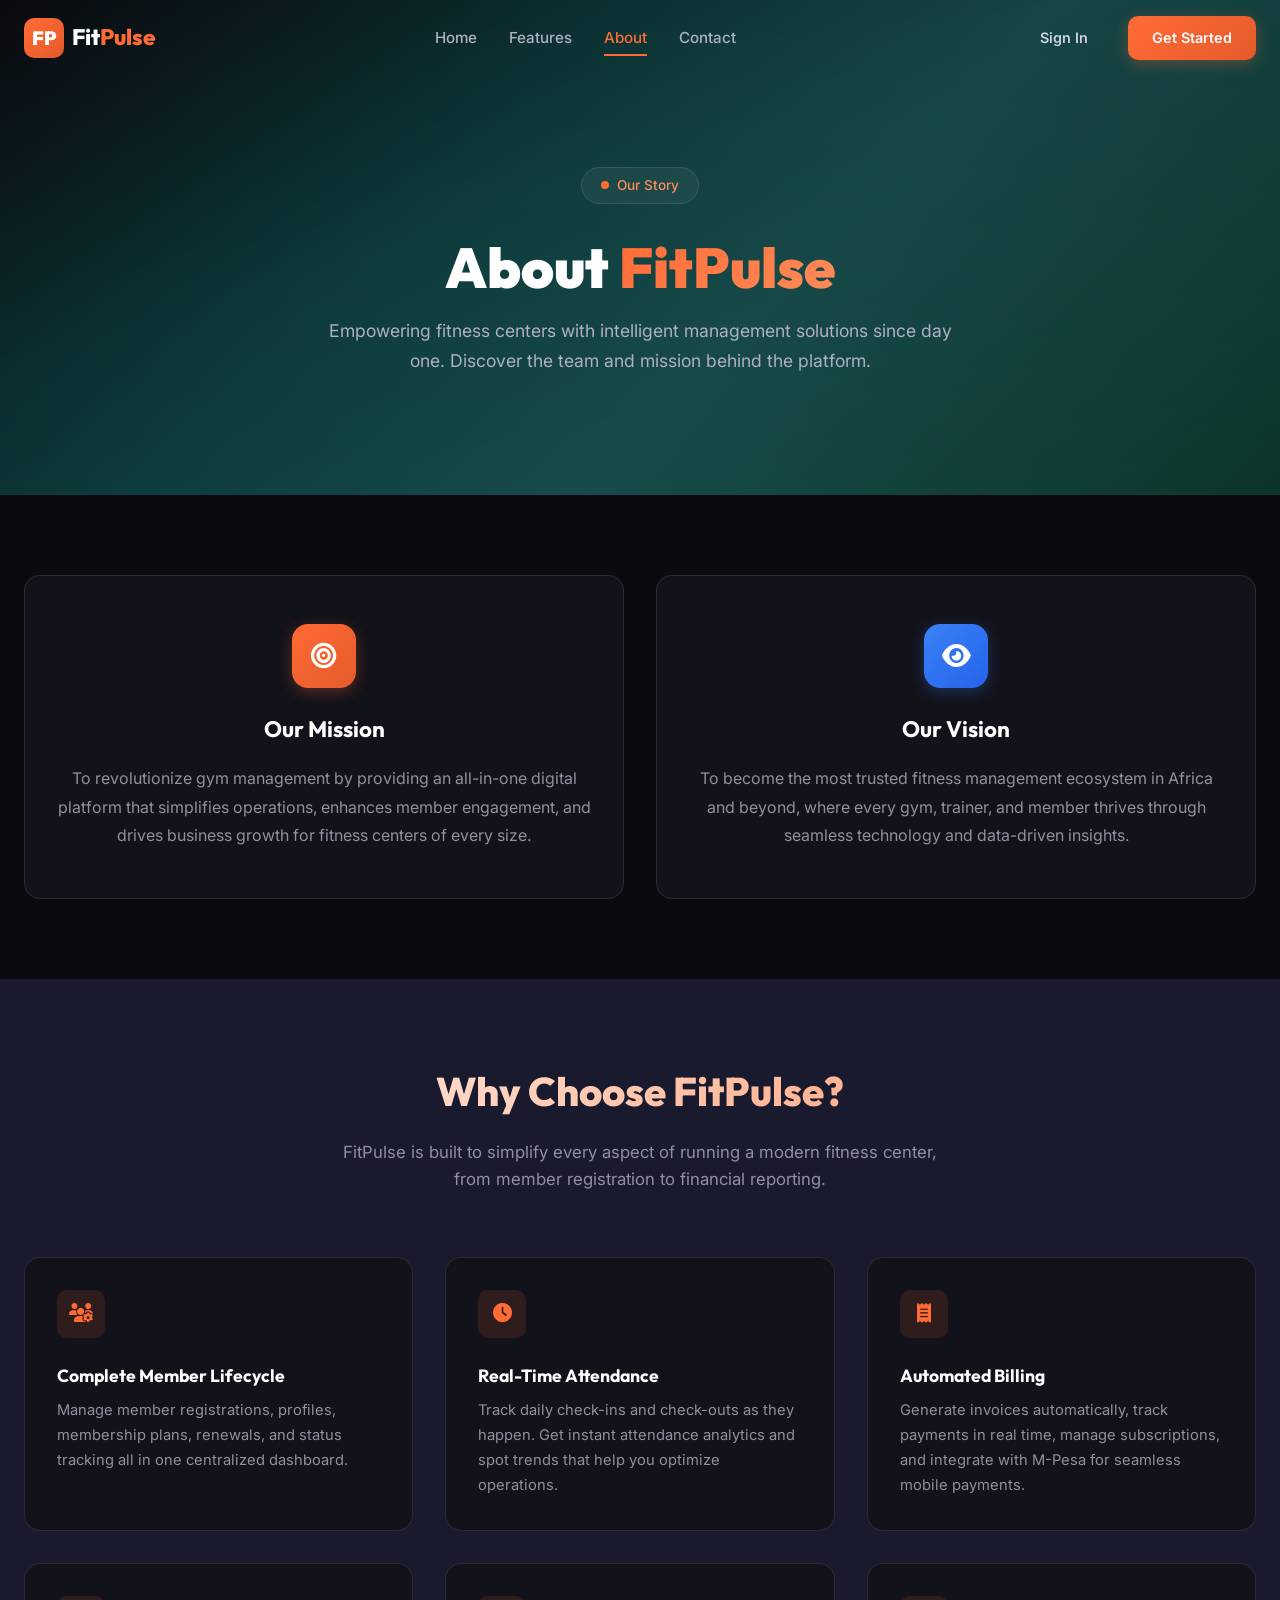
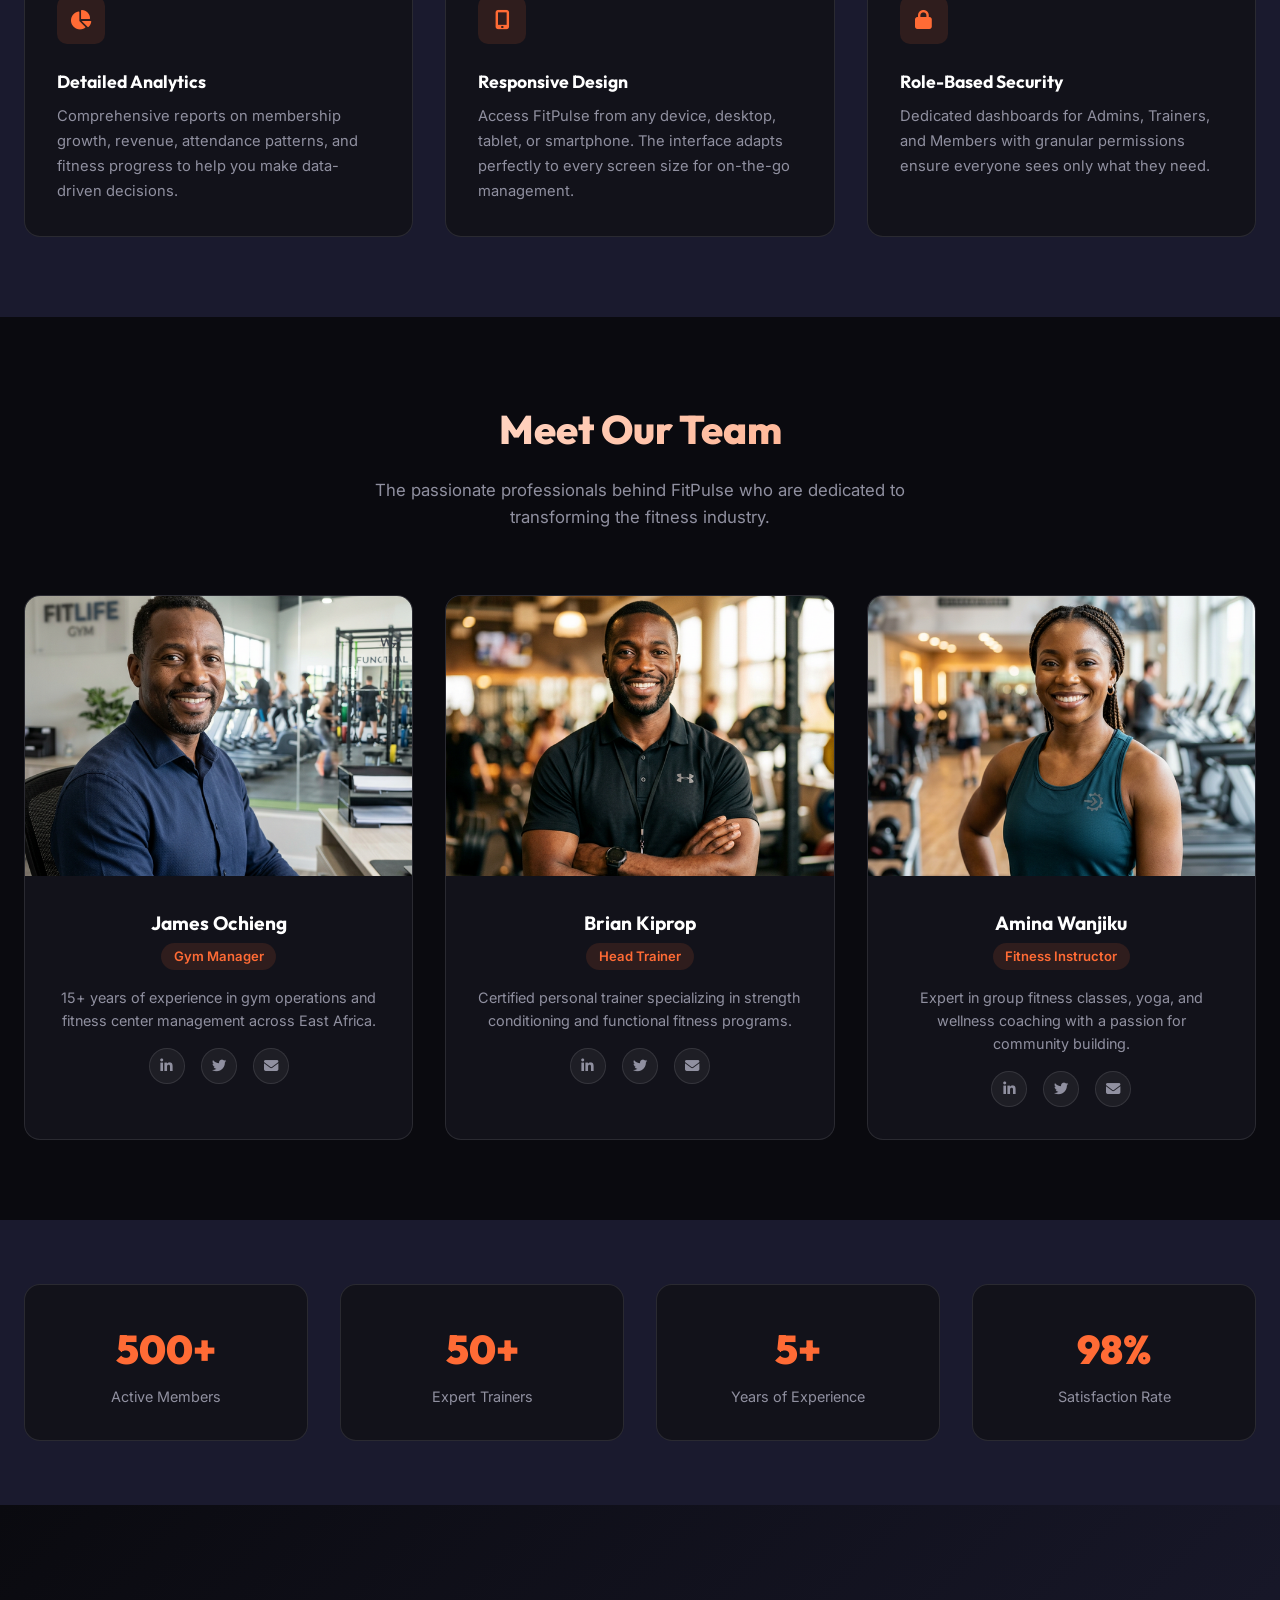
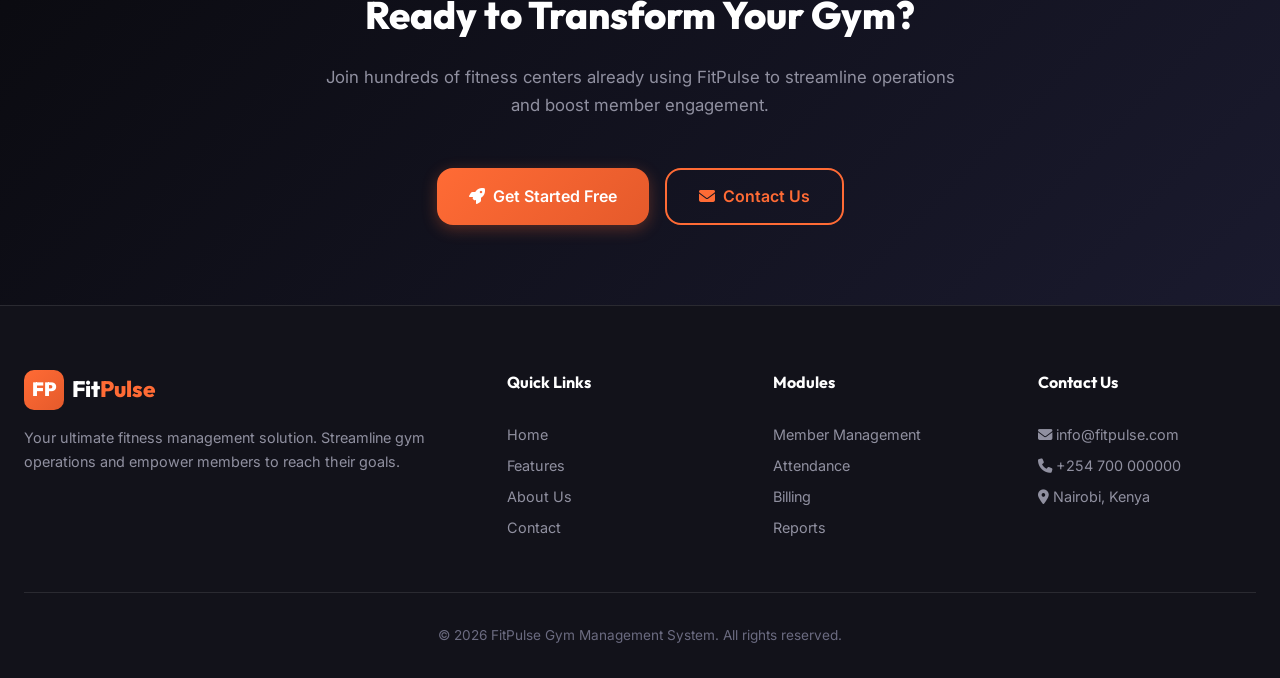
==== commit 0ef66c43: "On branch main  Your branch is up to date with 'origin/main'.  Changes to be committed: 	modified:  " ====
--- a/about.html
+++ b/about.html
@@ -1,11 +1,11 @@
-<!DOCTYPE html>
+﻿<!DOCTYPE html>
 <html lang="en">
 
 <head>
     <meta charset="UTF-8">
     <meta name="viewport" content="width=device-width, initial-scale=1.0">
     <meta name="description"
-        content="Learn about FitPulse Gym Management System — our mission, vision, and dedicated team behind the #1 fitness management platform.">
+        content="Learn about FitPulse Gym Management System, our mission, vision, and dedicated team behind the fitness management platform.">
     <title>About Us - FitPulse Gym Management System</title>
     <link rel="stylesheet" href="css/style.css">
     <link rel="stylesheet" href="https://cdnjs.cloudflare.com/ajax/libs/font-awesome/6.5.1/css/all.min.css">
@@ -24,7 +24,7 @@
             <div class="nav-links" id="navLinks">
                 <a href="index.html">Home</a>
                 <a href="features.html">Features</a>
-                <a href="about.html" class="nav-active">About</a>
+                <a href="about.html" class="nav-active" aria-current="page">About</a>
                 <a href="contact.html">Contact</a>
             </div>
 
@@ -73,7 +73,7 @@
                         <i class="fas fa-eye"></i>
                     </div>
                     <h3>Our Vision</h3>
-                    <p>To become the most trusted fitness management ecosystem in Africa and beyond — where every gym,
+                    <p>To become the most trusted fitness management ecosystem in Africa and beyond, where every gym,
                         trainer, and member thrives through seamless technology and data-driven insights.</p>
                 </div>
             </div>
@@ -83,8 +83,8 @@
     <!-- ========== WHY CHOOSE US ========== -->
     <section class="about-why" id="why-us">
         <div class="container">
-            <h2 class="section-title">Why Choose <span style="color: var(--primary);">FitPulse</span>?</h2>
-            <p class="section-subtitle">FitPulse is built to simplify every aspect of running a modern fitness center —
+            <h2 class="section-title">Why Choose <span class="brand-accent">FitPulse</span>?</h2>
+            <p class="section-subtitle">FitPulse is built to simplify every aspect of running a modern fitness center,
                 from member registration to financial reporting.</p>
 
             <div class="why-grid">
@@ -115,7 +115,7 @@
                 <div class="why-card animate-in">
                     <div class="why-icon"><i class="fas fa-mobile-alt"></i></div>
                     <h4>Responsive Design</h4>
-                    <p>Access FitPulse from any device — desktop, tablet, or smartphone. The interface adapts perfectly
+                    <p>Access FitPulse from any device, desktop, tablet, or smartphone. The interface adapts perfectly
                         to every screen size for on-the-go management.</p>
                 </div>
                 <div class="why-card animate-in">
@@ -279,4 +279,5 @@
     <script src="js/main.js"></script>
 </body>
 
-</html>+</html>
+
--- a/css/style.css
+++ b/css/style.css
@@ -1,4 +1,4 @@
-/* ============================================
+﻿/* ============================================
    GYM FITNESS MANAGEMENT SYSTEM
    Design System & Global Styles
    ============================================ */
@@ -23,6 +23,9 @@
   --dark: #0a0a0f;
   --dark-card: #12121a;
   --dark-surface: #1a1a2e;
+  --dark-700: #1e1e2e;
+  --dark-600: #2a2a3e;
+  --dark-500: #3a3a4e;
   --gray-900: #1e1e2e;
   --gray-800: #2a2a3e;
   --gray-700: #3a3a4e;
@@ -91,6 +94,9 @@
 html {
   scroll-behavior: smooth;
   font-size: 16px;
+  width: 100%;
+  max-width: 100%;
+  overflow-x: clip;
 }
 
 body {
@@ -98,7 +104,9 @@
   background: var(--dark);
   color: var(--gray-200);
   line-height: 1.6;
-  overflow-x: hidden;
+  width: 100%;
+  max-width: 100%;
+  overflow-x: clip;
   -webkit-font-smoothing: antialiased;
 }
 
@@ -124,6 +132,11 @@
   font-family: var(--font-body);
 }
 
+:focus-visible {
+  outline: 3px solid rgba(255, 107, 53, 0.45);
+  outline-offset: 2px;
+}
+
 input, select, textarea {
   font-family: var(--font-body);
   outline: none;
@@ -131,9 +144,30 @@
 
 /* ---------- Utility Classes ---------- */
 .container {
+  width: min(100%, 1280px);
   max-width: 1280px;
   margin: 0 auto;
   padding: 0 var(--space-lg);
+}
+
+section,
+nav,
+footer,
+.dashboard,
+.auth-page,
+.hero,
+.page-hero,
+.main-content,
+.sidebar,
+.card,
+.modal,
+.contact-layout,
+.about-grid,
+.features-grid,
+.charts-grid,
+.stats-grid,
+.footer-grid {
+  max-width: 100%;
 }
 
 .section-title {
@@ -178,6 +212,9 @@
   display: flex;
   align-items: center;
   justify-content: space-between;
+  gap: var(--space-md);
+  position: relative;
+  flex-wrap: wrap;
 }
 
 .navbar-brand {
@@ -244,6 +281,16 @@
   width: 100%;
 }
 
+.nav-links a.nav-active,
+.nav-links a[aria-current="page"] {
+  color: var(--white);
+}
+
+.nav-links a.nav-active::after,
+.nav-links a[aria-current="page"]::after {
+  width: 100%;
+}
+
 .nav-auth {
   display: flex;
   align-items: center;
@@ -345,6 +392,18 @@
 .btn-icon:hover {
   background: var(--glass-bg-strong);
   color: var(--white);
+}
+
+.btn-icon.success {
+  color: var(--success);
+}
+
+.btn-icon.warning {
+  color: var(--warning);
+}
+
+.btn-icon.danger {
+  color: var(--danger);
 }
 
 /* Hamburger */
@@ -1038,6 +1097,7 @@
   display: flex;
   align-items: center;
   justify-content: space-between;
+  gap: var(--space-lg);
   margin-bottom: var(--space-2xl);
 }
 
@@ -1187,6 +1247,12 @@
 .data-table {
   width: 100%;
   border-collapse: collapse;
+}
+
+.data-table-wrapper {
+  width: 100%;
+  overflow-x: auto;
+  -webkit-overflow-scrolling: touch;
 }
 
 .data-table th {
@@ -1429,16 +1495,23 @@
 }
 
 /* ---------- RESPONSIVE ---------- */
+
+/* === LARGE TABLETS / SMALL DESKTOPS (â‰¤1200px) === */
 @media (max-width: 1200px) {
   .stats-grid {
-    grid-template-columns: repeat(2, 1fr);
+    grid-template-columns: repeat(2, 1fr) !important;
   }
   .charts-grid {
     grid-template-columns: 1fr;
   }
-}
-
+  .main-content {
+    padding: var(--space-lg) var(--space-xl);
+  }
+}
+
+/* === TABLETS (â‰¤992px) === */
 @media (max-width: 992px) {
+  /* Landing page grids */
   .features-grid {
     grid-template-columns: repeat(2, 1fr);
   }
@@ -1453,9 +1526,11 @@
   .hero h1 {
     font-size: 3.2rem;
   }
-  /* Dashboard responsive */
+
+  /* Dashboard sidebar  -  slide off-screen */
   .sidebar {
     transform: translateX(-100%);
+    z-index: 200;
   }
   .sidebar.active {
     transform: translateX(0);
@@ -1466,10 +1541,56 @@
   }
   .sidebar-toggle {
     display: flex;
-  }
-}
-
+    margin-right: var(--space-md);
+  }
+
+  /* Sidebar overlay backdrop */
+  .sidebar-overlay {
+    display: none;
+    position: fixed;
+    top: 0;
+    left: 0;
+    width: 100%;
+    height: 100%;
+    background: rgba(0, 0, 0, 0.5);
+    z-index: 150;
+  }
+  .sidebar-overlay.active {
+    display: block;
+  }
+
+  /* Dashboard header */
+  .main-header {
+    flex-direction: row;
+    align-items: center;
+  }
+  .main-header h1 {
+    font-size: 1.5rem;
+  }
+
+  /* Data tables  -  horizontal scroll */
+  .card-body.no-padding {
+    overflow-x: auto;
+    -webkit-overflow-scrolling: touch;
+  }
+  .data-table {
+    min-width: 600px;
+  }
+
+  /* Modal adjustments */
+  .modal {
+    margin: var(--space-md);
+    max-width: calc(100% - 2rem);
+  }
+}
+
+/* === MOBILE (â‰¤768px) === */
 @media (max-width: 768px) {
+  .navbar .container {
+    gap: var(--space-sm);
+  }
+
+  /* Navbar mobile menu */
   .nav-links, .nav-auth {
     display: none;
   }
@@ -1483,10 +1604,20 @@
     top: 100%;
     left: 0;
     width: 100%;
+    max-width: 100vw;
     background: rgba(10, 10, 15, 0.98);
     backdrop-filter: blur(20px);
-    padding: var(--space-xl) var(--space-xl) var(--space-sm);
-    gap: var(--space-lg);
+    padding: var(--space-lg);
+    gap: 0;
+    border-bottom: none;
+    z-index: 999;
+  }
+  .nav-links.active a {
+    padding: var(--space-md) var(--space-lg);
+    border-bottom: 1px solid var(--glass-border);
+    font-size: 1rem;
+  }
+  .nav-links.active a:last-child {
     border-bottom: none;
   }
   .nav-auth.active {
@@ -1496,17 +1627,20 @@
     top: 100%;
     left: 0;
     width: 100%;
+    max-width: 100vw;
     background: rgba(10, 10, 15, 0.98);
     backdrop-filter: blur(20px);
-    padding: var(--space-sm) var(--space-xl) var(--space-xl);
+    padding: var(--space-sm) var(--space-lg) var(--space-xl);
     gap: var(--space-sm);
     border-bottom: 1px solid var(--glass-border);
-    margin-top: 0;
     z-index: 999;
   }
-  .nav-links.active ~ .nav-auth.active {
-    top: auto;
-  }
+  .nav-auth.active .btn {
+    width: 100%;
+    justify-content: center;
+  }
+
+  /* Hero section */
   .hero h1 {
     font-size: 2.5rem;
   }
@@ -1519,47 +1653,197 @@
   .hero-stat .number {
     font-size: 1.6rem;
   }
+
+  /* Landing grids */
   .features-grid {
     grid-template-columns: 1fr;
   }
   .section-title {
     font-size: 2rem;
   }
-  .stats-grid {
-    grid-template-columns: 1fr;
-  }
   .footer-grid {
     grid-template-columns: 1fr;
   }
+  .about-image img {
+    height: 280px;
+  }
+
+  iframe {
+    width: 100%;
+  }
+
+  /* Dashboard stats */
+  .stats-grid {
+    grid-template-columns: 1fr !important;
+  }
+  .stat-card .stat-value {
+    font-size: 1.5rem;
+  }
+
+  /* Forms */
   .form-row {
     grid-template-columns: 1fr;
   }
+
+  /* Main header */
   .main-header {
     flex-wrap: wrap;
     gap: var(--space-md);
   }
+  .main-header .search-bar {
+    width: 100%;
+    order: 3;
+  }
+  .search-input {
+    flex: 1;
+  }
+  .search-input input {
+    width: 100%;
+  }
+
+  /* Data tables  -  allow cards to scroll */
   .data-table {
     font-size: 0.8rem;
   }
   .data-table th, .data-table td {
     padding: 0.7rem var(--space-md);
-  }
-}
-
+    white-space: nowrap;
+  }
+  .data-table .user-cell span {
+    display: none;
+  }
+
+  /* Card headers */
+  .card-header {
+    flex-direction: column;
+    align-items: flex-start;
+    gap: var(--space-md);
+    padding: var(--space-md) var(--space-lg);
+  }
+  .card-header .btn,
+  .card-header .search-bar {
+    width: 100%;
+  }
+
+  /* Modals  -  full screen on mobile */
+  .modal-overlay {
+    align-items: flex-end;
+    padding: 0;
+  }
+  .modal {
+    max-width: 100%;
+    max-height: 95vh;
+    margin: 0;
+    border-radius: var(--radius-xl) var(--radius-xl) 0 0;
+    border-bottom: none;
+  }
+  .modal-body {
+    padding: var(--space-lg);
+  }
+
+  /* Billing plan selector */
+  .plan-selector {
+    max-width: 100% !important;
+  }
+
+  /* Chart containers */
+  .chart-container {
+    padding: var(--space-md);
+  }
+}
+
+/* === SMALL MOBILE (â‰¤480px) === */
 @media (max-width: 480px) {
+  html {
+    font-size: 15px;
+  }
+
   .hero h1 {
     font-size: 2rem;
   }
   .hero-buttons {
     flex-direction: column;
     align-items: center;
+    width: 100%;
+  }
+  .hero-buttons .btn {
+    width: 100%;
+    max-width: 300px;
   }
   .hero-stats {
     flex-direction: column;
     gap: var(--space-lg);
   }
+
+  /* Auth cards */
   .auth-card {
     padding: var(--space-xl);
+    border-radius: var(--radius-lg);
+  }
+  .auth-card h2 {
+    font-size: 1.5rem;
+  }
+
+  /* Dashboard */
+  .main-content {
+    padding: var(--space-md);
+  }
+  .main-header h1 {
+    font-size: 1.3rem;
+  }
+  .card-body {
+    padding: var(--space-md);
+  }
+  .card-header {
+    padding: var(--space-md);
+  }
+
+  /* Stat cards */
+  .stat-card {
+    padding: var(--space-md);
+  }
+  .stat-card .stat-value {
+    font-size: 1.3rem;
+  }
+  .stat-card .stat-icon {
+    width: 38px;
+    height: 38px;
+    font-size: 1rem;
+  }
+
+  /* Buttons */
+  .btn {
+    padding: 0.6rem 1rem;
+    font-size: 0.85rem;
+  }
+  .btn-lg {
+    padding: 0.75rem 1.5rem;
+    font-size: 0.9rem;
+  }
+
+  /* Form controls */
+  .form-control {
+    padding: 0.65rem 0.85rem;
+    font-size: 0.9rem;
+  }
+
+  /* Modal */
+  .modal-header {
+    padding: var(--space-lg);
+  }
+  .modal-header h3 {
+    font-size: 1.05rem;
+  }
+
+  /* Badge */
+  .badge {
+    padding: 0.2rem 0.5rem;
+    font-size: 0.7rem;
+  }
+
+  /* Sidebar user info */
+  .sidebar-user .user-info .name {
+    font-size: 0.8rem;
   }
 }
 
@@ -1618,6 +1902,633 @@
 }
 
 /* ---------- MISC ---------- */
+.header-meta {
+  color: var(--gray-400);
+  font-size: 0.85rem;
+  display: inline-flex;
+  align-items: center;
+  gap: var(--space-sm);
+}
+
+.stats-grid.cols-2 {
+  grid-template-columns: repeat(2, minmax(0, 1fr));
+}
+
+.stats-grid.cols-3 {
+  grid-template-columns: repeat(3, minmax(0, 1fr));
+}
+
+.filter-form {
+  display: flex;
+  gap: var(--space-md);
+  flex-wrap: wrap;
+  align-items: flex-end;
+}
+
+.filter-form .form-group {
+  margin-bottom: 0;
+}
+
+.filter-field {
+  flex: 0 1 220px;
+  min-width: 180px;
+}
+
+.filter-field.grow {
+  flex: 1 1 260px;
+  min-width: 220px;
+}
+
+.table-actions {
+  display: flex;
+  align-items: center;
+  gap: var(--space-sm);
+  flex-wrap: wrap;
+}
+
+.empty-value {
+  color: var(--gray-500);
+}
+
+.value-strong {
+  color: var(--primary);
+  font-weight: 700;
+}
+
+.status-text {
+  display: inline-flex;
+  align-items: center;
+  gap: var(--space-xs);
+  font-size: 0.85rem;
+  font-weight: 600;
+}
+
+.status-text.success {
+  color: var(--success);
+}
+
+.status-text.warning {
+  color: var(--warning);
+}
+
+.status-text.muted {
+  color: var(--gray-500);
+}
+
+.auth-card-wide {
+  max-width: 540px;
+}
+
+.auth-card-medium {
+  max-width: 500px;
+}
+
+.password-field {
+  position: relative;
+}
+
+.password-field .toggle-password {
+  position: absolute;
+  right: 12px;
+  top: 50%;
+  transform: translateY(-50%);
+  background: none;
+  border: none;
+  color: var(--gray-500);
+  padding: 0.25rem;
+}
+
+.checkbox-inline {
+  display: flex;
+  align-items: center;
+  gap: 6px;
+  cursor: pointer;
+  color: var(--gray-400);
+}
+
+.checkbox-inline input {
+  accent-color: var(--primary);
+}
+
+.required-mark {
+  color: var(--danger);
+}
+
+.security-question-box {
+  color: var(--white);
+  font-size: 0.95rem;
+  padding: 0.75rem;
+  background: var(--gray-900);
+  border-radius: var(--radius-md);
+  border: 1px solid var(--gray-700);
+}
+
+.calc-note {
+  color: var(--primary);
+}
+
+.calc-input {
+  font-weight: 700;
+  color: var(--primary);
+}
+
+.calc-breakdown {
+  display: none;
+  font-size: 0.85rem;
+}
+
+.stack-layout {
+  display: flex;
+  flex-wrap: wrap;
+  gap: var(--space-2xl);
+  align-items: flex-start;
+}
+
+.stack-layout > * {
+  min-width: 0;
+}
+
+.summary-card {
+  flex: 1 1 260px;
+  min-width: 250px;
+}
+
+.summary-card.billing-summary {
+  flex: 1 1 250px;
+}
+
+.summary-panel {
+  background: var(--dark-700);
+  padding: 1.5rem;
+  border-radius: 12px;
+  border: 1px solid var(--dark-500);
+}
+
+.summary-panel h4 {
+  margin-bottom: 1rem;
+  color: var(--gray-200);
+}
+
+.summary-row {
+  display: flex;
+  justify-content: space-between;
+  gap: var(--space-md);
+  margin-bottom: 0.5rem;
+  color: var(--gray-300);
+}
+
+.summary-row strong,
+.summary-row .summary-amount {
+  color: var(--white);
+  font-weight: 700;
+}
+
+.summary-divider {
+  border: 0;
+  border-top: 1px solid var(--dark-500);
+  margin: 1rem 0;
+}
+
+.plans-container {
+  display: grid;
+  grid-template-columns: repeat(auto-fit, minmax(280px, 1fr));
+  gap: 2rem;
+  margin-top: 1.5rem;
+}
+
+.plan-card {
+  background: var(--dark-700);
+  border-radius: 12px;
+  padding: 2rem;
+  border: 1px solid var(--dark-500);
+  border-top: 4px solid var(--plan-color, var(--primary));
+  position: relative;
+  overflow: hidden;
+  transition: transform 0.3s ease, box-shadow 0.3s ease, border-color var(--transition-base);
+  display: flex;
+  flex-direction: column;
+}
+
+.plan-card:hover {
+  transform: translateY(-5px);
+  box-shadow: 0 10px 20px rgba(0, 0, 0, 0.2);
+}
+
+.plan-card.current {
+  border-color: var(--primary);
+}
+
+.plan-card .plan-name {
+  color: var(--plan-color, var(--gray-200));
+}
+
+.plan-card .plan-price sub {
+  color: var(--plan-color, var(--gray-400));
+}
+
+.plan-card .plan-features li i {
+  color: var(--plan-color, var(--success));
+}
+
+.plan-outline {
+  width: 100%;
+  border-color: var(--plan-color, var(--primary));
+  color: var(--plan-color, var(--primary));
+}
+
+.plan-badge {
+  position: absolute;
+  top: 1rem;
+  right: -2rem;
+  background: var(--primary);
+  color: #fff;
+  padding: 0.25rem 3rem;
+  transform: rotate(45deg);
+  font-size: 0.8rem;
+  font-weight: 700;
+  box-shadow: 0 2px 4px rgba(0, 0, 0, 0.2);
+}
+
+.plan-header {
+  text-align: center;
+  margin-bottom: 2rem;
+  position: relative;
+  z-index: 1;
+}
+
+.plan-name {
+  font-size: 1.25rem;
+  font-weight: 600;
+  margin-bottom: 0.5rem;
+  color: var(--gray-200);
+}
+
+.plan-price {
+  font-size: 2.5rem;
+  font-weight: 800;
+  color: #fff;
+  display: flex;
+  align-items: baseline;
+  justify-content: center;
+  gap: 0.25rem;
+}
+
+.plan-price sub {
+  font-size: 1rem;
+  color: var(--gray-400);
+  font-weight: 500;
+}
+
+.plan-features {
+  margin: 0 0 2rem;
+  flex-grow: 1;
+}
+
+.plan-features li {
+  padding: 0.75rem 0;
+  color: var(--gray-300);
+  border-bottom: 1px dashed var(--dark-500);
+  display: flex;
+  align-items: center;
+  gap: 0.75rem;
+  font-size: 0.95rem;
+}
+
+.plan-features li:last-child {
+  border-bottom: none;
+}
+
+.plan-selector {
+  display: flex;
+  flex-direction: column;
+  gap: 1rem;
+  max-width: 420px;
+  flex: 1 1 320px;
+}
+
+.plan-option {
+  display: flex;
+  align-items: center;
+  justify-content: space-between;
+  gap: var(--space-md);
+  padding: 1.25rem;
+  border: 2px solid var(--dark-500);
+  border-radius: 12px;
+  cursor: pointer;
+  transition: all 0.2s ease;
+  background: var(--dark-700);
+}
+
+.plan-option:hover,
+.plan-option.selected {
+  border-color: var(--primary);
+  background: rgba(255, 107, 53, 0.1);
+}
+
+.plan-option input[type="radio"] {
+  display: none;
+}
+
+.plan-info {
+  display: flex;
+  flex-direction: column;
+  gap: 0.25rem;
+}
+
+.plan-title {
+  font-weight: 700;
+  font-size: 1.1rem;
+  color: var(--gray-200);
+}
+
+.plan-desc {
+  font-size: 0.85rem;
+  color: var(--gray-400);
+}
+
+.plan-price-tag {
+  font-weight: 800;
+  color: var(--primary);
+  font-size: 1.2rem;
+  white-space: nowrap;
+}
+
+.current-plan-chip {
+  font-size: 0.7rem;
+  margin-left: 0.5rem;
+}
+
+.payment-modal {
+  max-width: 440px;
+}
+
+.payment-modal.large {
+  max-width: 440px;
+}
+
+.payment-modal .modal-header {
+  border-bottom-color: #2e7d32;
+}
+
+.payment-modal .modal-body {
+  padding: 0;
+}
+
+.payment-modal-title {
+  color: #4caf50;
+  display: inline-flex;
+  align-items: center;
+  gap: var(--space-sm);
+}
+
+.payment-step {
+  text-align: center;
+  padding: 1.5rem;
+}
+
+.payment-step h3 {
+  margin-bottom: 0.5rem;
+}
+
+.payment-step p {
+  color: var(--gray-400);
+  font-size: 0.9rem;
+}
+
+.payment-highlight {
+  background: linear-gradient(135deg, #4caf50, #2e7d32);
+  color: #fff;
+  padding: 1rem;
+  border-radius: 8px;
+  margin-bottom: 1.5rem;
+}
+
+.payment-highlight .eyebrow {
+  font-size: 0.8rem;
+  opacity: 0.8;
+}
+
+.payment-highlight .amount {
+  font-size: 1.8rem;
+  font-weight: 800;
+}
+
+.payment-highlight .description {
+  font-size: 0.85rem;
+  opacity: 0.9;
+  margin-top: 0.25rem;
+}
+
+.mpesa-btn {
+  background: linear-gradient(135deg, #4caf50, #2e7d32);
+  border: none;
+  color: #fff;
+  font-weight: 700;
+}
+
+.mpesa-btn:hover {
+  background: linear-gradient(135deg, #43a047, #1b5e20);
+  transform: translateY(-1px);
+}
+
+.payment-btn {
+  width: 100%;
+  padding: 0.9rem;
+  font-size: 1rem;
+  margin-top: 1rem;
+}
+
+.payment-btn-secondary {
+  width: 100%;
+  margin-top: 0.5rem;
+}
+
+.phone-input-group {
+  display: flex;
+  gap: 0;
+  max-width: 320px;
+  margin: 1rem auto;
+}
+
+.phone-prefix {
+  background: var(--dark-700);
+  border: 1px solid var(--dark-500);
+  border-right: none;
+  border-radius: 8px 0 0 8px;
+  padding: 0.75rem 1rem;
+  color: var(--gray-300);
+  font-weight: 600;
+  display: flex;
+  align-items: center;
+  gap: 0.5rem;
+}
+
+.phone-input-group input {
+  border-radius: 0 8px 8px 0;
+  flex: 1;
+}
+
+.payment-security-note {
+  font-size: 0.8rem;
+  color: var(--gray-500);
+  margin-top: 0.5rem;
+}
+
+.pin-prompt {
+  background: linear-gradient(135deg, #1a472a, #0d2818);
+  border-radius: 20px;
+  padding: 2rem;
+  max-width: 280px;
+  margin: 1rem auto;
+  border: 1px solid #2e7d32;
+}
+
+.pin-prompt h4 {
+  color: #4caf50;
+  text-align: center;
+  margin-bottom: 1rem;
+  font-size: 0.95rem;
+}
+
+.pin-note {
+  color: #a5d6a7;
+  font-size: 0.8rem;
+  text-align: center;
+  margin-bottom: 1rem;
+}
+
+.pin-dots {
+  display: flex;
+  justify-content: center;
+  gap: 12px;
+  margin: 1.5rem 0;
+}
+
+.pin-dot {
+  width: 14px;
+  height: 14px;
+  border-radius: 50%;
+  border: 2px solid #4caf50;
+  background: transparent;
+}
+
+.pin-dot.filled {
+  background: #4caf50;
+}
+
+.pin-prompt-text {
+  color: #81c784;
+  text-align: center;
+  font-size: 0.8rem;
+}
+
+.receipt-card {
+  background: var(--dark-700);
+  border-radius: 12px;
+  padding: 1.5rem;
+  max-width: 360px;
+  margin: 1rem auto;
+  border: 1px solid var(--dark-500);
+}
+
+.receipt-heading {
+  text-align: center;
+  margin-bottom: 1rem;
+  padding-bottom: 0.75rem;
+  border-bottom: 2px dashed var(--dark-500);
+}
+
+.receipt-heading strong {
+  color: #4caf50;
+  font-size: 1.1rem;
+}
+
+.receipt-row {
+  display: flex;
+  justify-content: space-between;
+  gap: var(--space-md);
+  padding: 0.5rem 0;
+  border-bottom: 1px dashed var(--dark-500);
+  font-size: 0.9rem;
+}
+
+.receipt-row:last-child {
+  border: none;
+}
+
+.receipt-row span:first-child {
+  color: var(--gray-400);
+}
+
+.receipt-row span:last-child {
+  color: var(--gray-200);
+  font-weight: 600;
+}
+
+.receipt-row .success-amount {
+  color: #4caf50 !important;
+}
+
+.payment-icon-circle {
+  width: 80px;
+  height: 80px;
+  border-radius: 50%;
+  display: flex;
+  align-items: center;
+  justify-content: center;
+  margin: 0 auto 1rem;
+  font-size: 2rem;
+}
+
+.payment-icon-circle.success {
+  background: linear-gradient(135deg, #4caf50, #2e7d32);
+}
+
+.payment-icon-circle.error {
+  background: var(--danger);
+}
+
+.payment-icon-circle i {
+  color: #fff;
+}
+
+.loading-spinner {
+  display: inline-block;
+  width: 20px;
+  height: 20px;
+  border: 3px solid rgba(255, 255, 255, 0.3);
+  border-top-color: #fff;
+  border-radius: 50%;
+  animation: spin 0.8s linear infinite;
+}
+
+.loading-spinner.large {
+  width: 50px;
+  height: 50px;
+  border-width: 4px;
+}
+
+.payment-processing {
+  margin: 2rem 0;
+}
+
+.pin-dot.animating {
+  animation: pinFill 0.4s ease forwards;
+}
+
+.inline-note {
+  font-size: 0.8rem;
+  color: var(--gray-500);
+}
+
+.inline-note strong {
+  color: var(--gray-200);
+}
+
+.full-width {
+  width: 100%;
+}
+
 .text-center { text-align: center; }
 .text-right { text-align: right; }
 .mt-1 { margin-top: var(--space-md); }
@@ -1650,7 +2561,7 @@
 }
 
 /* ============================================
-   SUBPAGES — About, Features, Contact
+   SUBPAGES  -  About, Features, Contact
    ============================================ */
 
 /* ---------- Active Nav Link ---------- */
@@ -1724,7 +2635,7 @@
 }
 
 /* ---------- UNIQUE PAGE HERO BACKGROUNDS ---------- */
-/* Features page — deep purple to warm orange */
+/* Features page  -  deep purple to warm orange */
 .page-hero--features {
   background: linear-gradient(
     135deg,
@@ -1743,7 +2654,7 @@
   );
 }
 
-/* About page — teal to dark */
+/* About page  -  teal to dark */
 .page-hero--about {
   background: linear-gradient(
     135deg,
@@ -1762,7 +2673,7 @@
   );
 }
 
-/* Contact page — steel-blue to dark */
+/* Contact page  -  steel-blue to dark */
 .page-hero--contact {
   background: linear-gradient(
     135deg,
@@ -2527,3 +3438,389 @@
   .contact-form-wrap { padding: var(--space-xl); }
   .hours-item { flex-direction: column; gap: var(--space-xs); }
 }
+
+/* ---------- RESPONSIVE HARDENING ---------- */
+.container,
+.main-content,
+.card,
+.card-body,
+.card-header,
+.chart-container,
+.contact-layout > *,
+.faq-question,
+.auth-card,
+.modal,
+.search-bar,
+.search-input,
+.main-header > div,
+.step-card,
+.feature-detail-content {
+  min-width: 0;
+}
+
+iframe,
+canvas,
+svg {
+  max-width: 100%;
+}
+
+.main-header,
+.card-header,
+.form-footer,
+.search-bar,
+.hero-buttons,
+.cta-buttons {
+  flex-wrap: wrap;
+}
+
+.main-header > :last-child,
+.card-header > :last-child {
+  max-width: 100%;
+}
+
+.search-bar {
+  row-gap: var(--space-sm);
+}
+
+.search-input,
+.search-bar .form-control,
+.card-header .search-input {
+  width: 100%;
+  max-width: 100%;
+}
+
+.search-input input {
+  min-width: 0;
+  width: 100%;
+}
+
+.card,
+.stat-card,
+.feature-card,
+.why-card,
+.team-card,
+.contact-info-card,
+.hours-card,
+.support-card,
+.about-stat-item,
+.mv-card,
+.feature-overview-card {
+  overflow: hidden;
+}
+
+.data-table th,
+.data-table td,
+.sidebar-link,
+.hours-item,
+.support-link,
+.contact-link,
+.faq-question,
+.feature-checklist li,
+.section-subtitle,
+.hero p,
+.about-text p,
+.feature-card p,
+.contact-info-card p,
+.support-card p {
+  overflow-wrap: anywhere;
+}
+
+.chart-container {
+  position: relative;
+}
+
+.chart-container canvas {
+  width: 100% !important;
+  height: auto !important;
+}
+
+.page-hero-content,
+.hero-content,
+.cta-content {
+  width: 100%;
+}
+
+.hero h1 {
+  font-size: clamp(2rem, 6vw, 4.5rem);
+}
+
+.section-title {
+  font-size: clamp(1.9rem, 4vw, 2.5rem);
+}
+
+.cta-content h2,
+.about-text h2,
+.page-hero-content h1 {
+  overflow-wrap: anywhere;
+}
+
+@media (min-width: 1400px) {
+  .container {
+    max-width: 1360px;
+  }
+
+  .stats-grid {
+    grid-template-columns: repeat(4, minmax(0, 1fr));
+  }
+
+  .charts-grid {
+    grid-template-columns: repeat(2, minmax(0, 1fr));
+  }
+}
+
+@media (max-width: 1100px) {
+  .contact-info-grid,
+  .team-grid,
+  .features-grid {
+    grid-template-columns: repeat(2, minmax(0, 1fr));
+  }
+
+  .contact-layout,
+  .about-grid {
+    grid-template-columns: 1fr;
+  }
+
+  .main-header {
+    align-items: flex-start;
+  }
+}
+
+@media (max-width: 900px) {
+  .hero-stats {
+    flex-wrap: wrap;
+    gap: var(--space-lg);
+  }
+
+  .feature-detail-row,
+  .contact-layout,
+  .footer-grid {
+    grid-template-columns: 1fr;
+  }
+
+  .main-header {
+    gap: var(--space-md);
+  }
+
+  .card-header .btn,
+  .card-header .search-bar,
+  .card-header .search-input {
+    width: 100%;
+  }
+}
+
+@media (max-width: 640px) {
+  .container {
+    padding: 0 var(--space-md);
+  }
+
+  .auth-page {
+    padding: var(--space-md);
+    align-items: stretch;
+  }
+
+  .auth-card {
+    padding: var(--space-xl);
+  }
+
+  .form-footer {
+    flex-direction: column;
+    align-items: flex-start;
+    gap: var(--space-sm);
+  }
+
+  .contact-info-grid,
+  .team-grid,
+  .features-grid,
+  .about-stats-grid,
+  .why-grid,
+  .feature-overview-grid {
+    grid-template-columns: 1fr !important;
+  }
+
+  .step-wizard {
+    gap: var(--space-md);
+    flex-wrap: wrap;
+  }
+
+  .step {
+    width: calc(50% - 0.5rem);
+    justify-content: center;
+  }
+
+  .filter-form .btn,
+  .filter-field,
+  .filter-field.grow,
+  .summary-card,
+  .plan-selector {
+    width: 100%;
+    max-width: 100%;
+    min-width: 0;
+    flex-basis: 100%;
+  }
+
+  .summary-row,
+  .receipt-row {
+    align-items: flex-start;
+  }
+
+  .main-header > div:first-child {
+    width: 100%;
+  }
+
+  .search-bar {
+    width: 100%;
+    flex-direction: column;
+    align-items: stretch;
+  }
+
+  .pagination {
+    flex-wrap: wrap;
+  }
+
+  .chart-container {
+    padding: var(--space-sm);
+  }
+}
+
+@media (max-width: 380px) {
+  .step {
+    width: 100%;
+  }
+
+  .hero-badge,
+  .badge {
+    max-width: 100%;
+  }
+
+  .btn,
+  .btn-lg {
+    width: 100%;
+  }
+}
+
+@keyframes spin {
+  to {
+    transform: rotate(360deg);
+  }
+}
+
+@keyframes pinFill {
+  0% {
+    background: transparent;
+  }
+
+  100% {
+    background: #4caf50;
+  }
+}
+
+/* ---------- FINAL RESPONSIVE OVERRIDES ---------- */
+@media (max-width: 768px) {
+  body.nav-open {
+    overflow: hidden;
+  }
+
+  .navbar .container {
+    align-items: center;
+  }
+
+  .nav-links,
+  .nav-auth {
+    display: none;
+    width: 100%;
+  }
+
+  .nav-links.active,
+  .nav-auth.active {
+    display: flex;
+    position: static;
+    max-width: none;
+    background: transparent;
+    backdrop-filter: none;
+    left: auto;
+    top: auto;
+  }
+
+  .nav-links.active {
+    flex-direction: column;
+    padding-top: var(--space-md);
+    gap: var(--space-sm);
+  }
+
+  .nav-links.active a {
+    width: 100%;
+    padding: 0.9rem 1rem;
+    border: 1px solid var(--glass-border);
+    border-radius: var(--radius-md);
+    background: rgba(10, 10, 15, 0.96);
+  }
+
+  .nav-links.active a::after {
+    display: none;
+  }
+
+  .nav-auth.active {
+    flex-direction: column;
+    gap: var(--space-sm);
+    padding-bottom: var(--space-md);
+    border-bottom: 1px solid var(--glass-border);
+  }
+
+  .nav-auth.active .btn {
+    width: 100%;
+  }
+
+  .main-header {
+    align-items: flex-start;
+  }
+
+  .stats-grid.cols-2,
+  .stats-grid.cols-3 {
+    grid-template-columns: 1fr !important;
+  }
+
+  .table-actions {
+    flex-wrap: nowrap;
+  }
+
+  .plans-container {
+    grid-template-columns: 1fr;
+    gap: var(--space-lg);
+  }
+
+  .plan-card,
+  .plan-option,
+  .summary-panel,
+  .payment-step,
+  .receipt-card,
+  .pin-prompt {
+    padding-left: var(--space-lg);
+    padding-right: var(--space-lg);
+  }
+}
+
+@media (max-width: 480px) {
+  .phone-input-group {
+    flex-direction: column;
+    max-width: 100%;
+  }
+
+  .phone-prefix {
+    border-right: 1px solid var(--dark-500);
+    border-radius: 8px 8px 0 0;
+    justify-content: center;
+  }
+
+  .phone-input-group input {
+    border-radius: 0 0 8px 8px;
+  }
+
+  .table-actions {
+    flex-wrap: wrap;
+  }
+
+  .payment-btn-secondary {
+    margin-top: 1rem;
+  }
+}
+
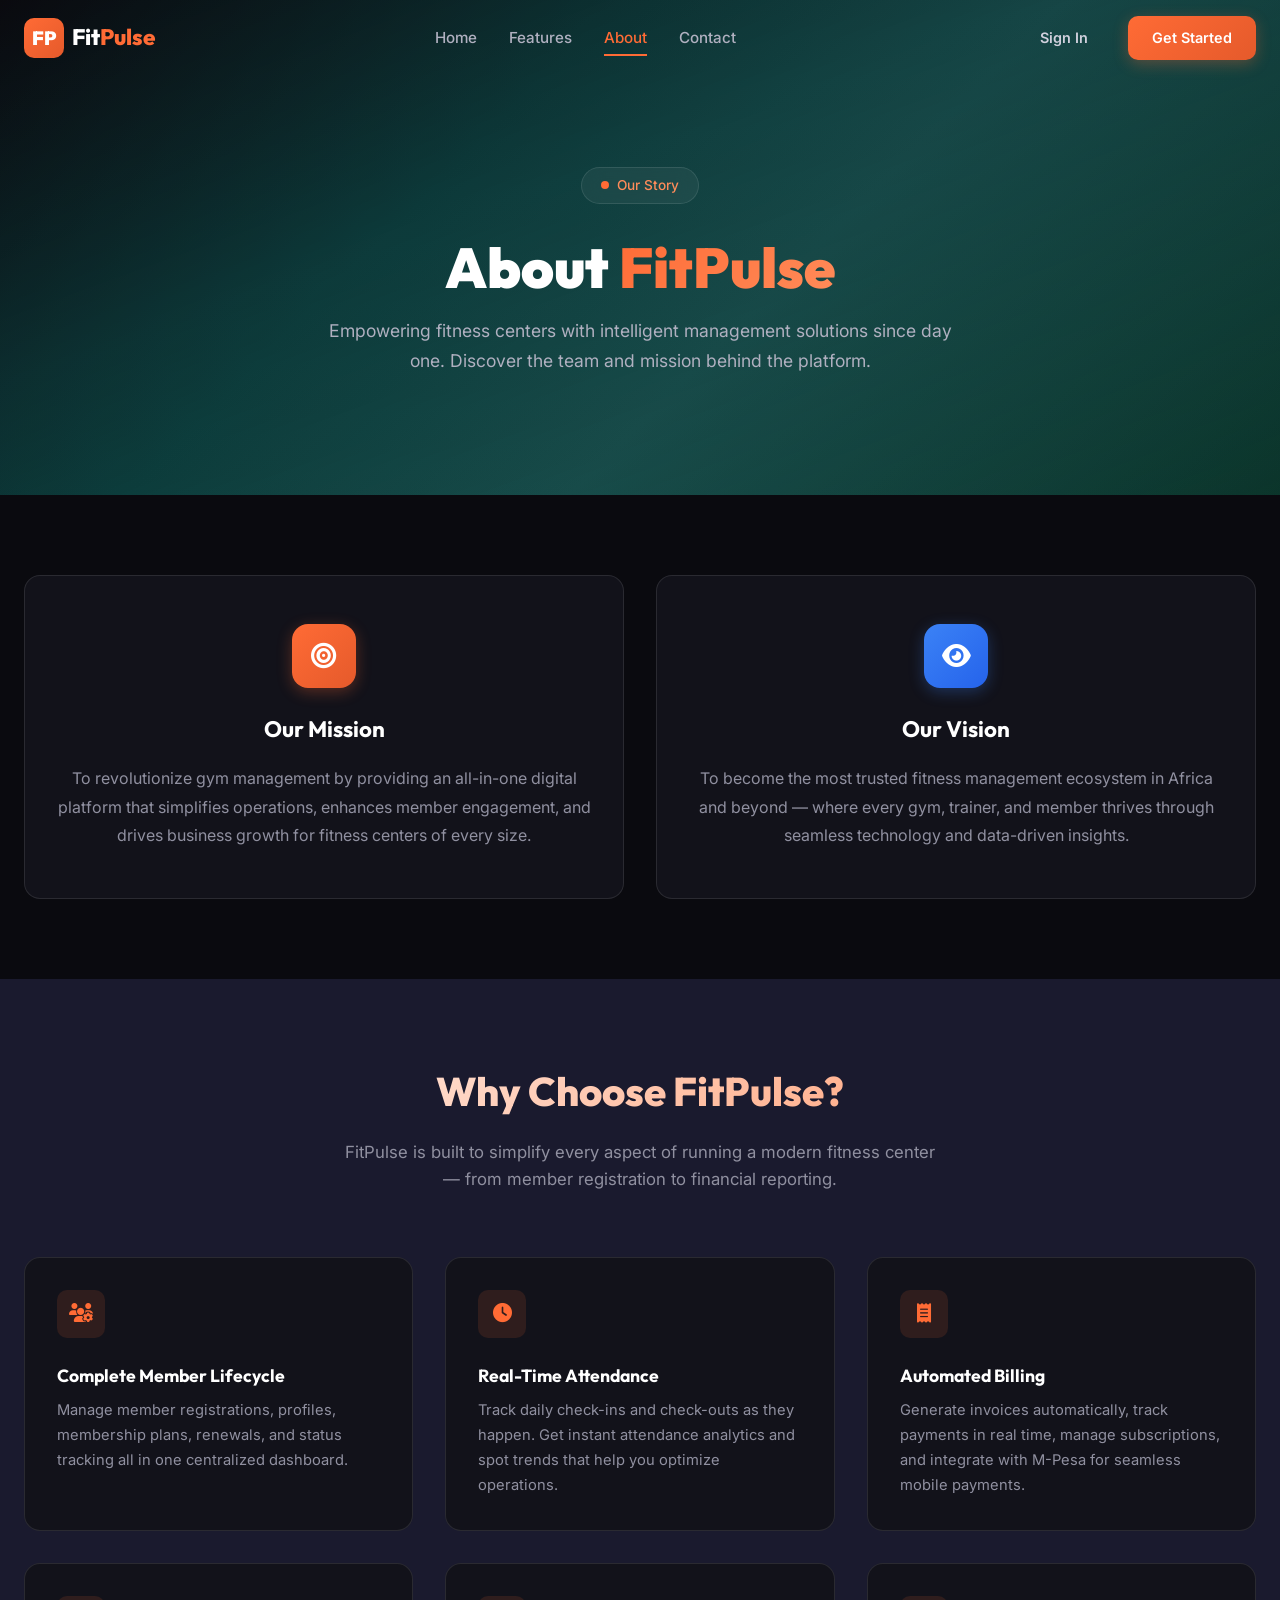
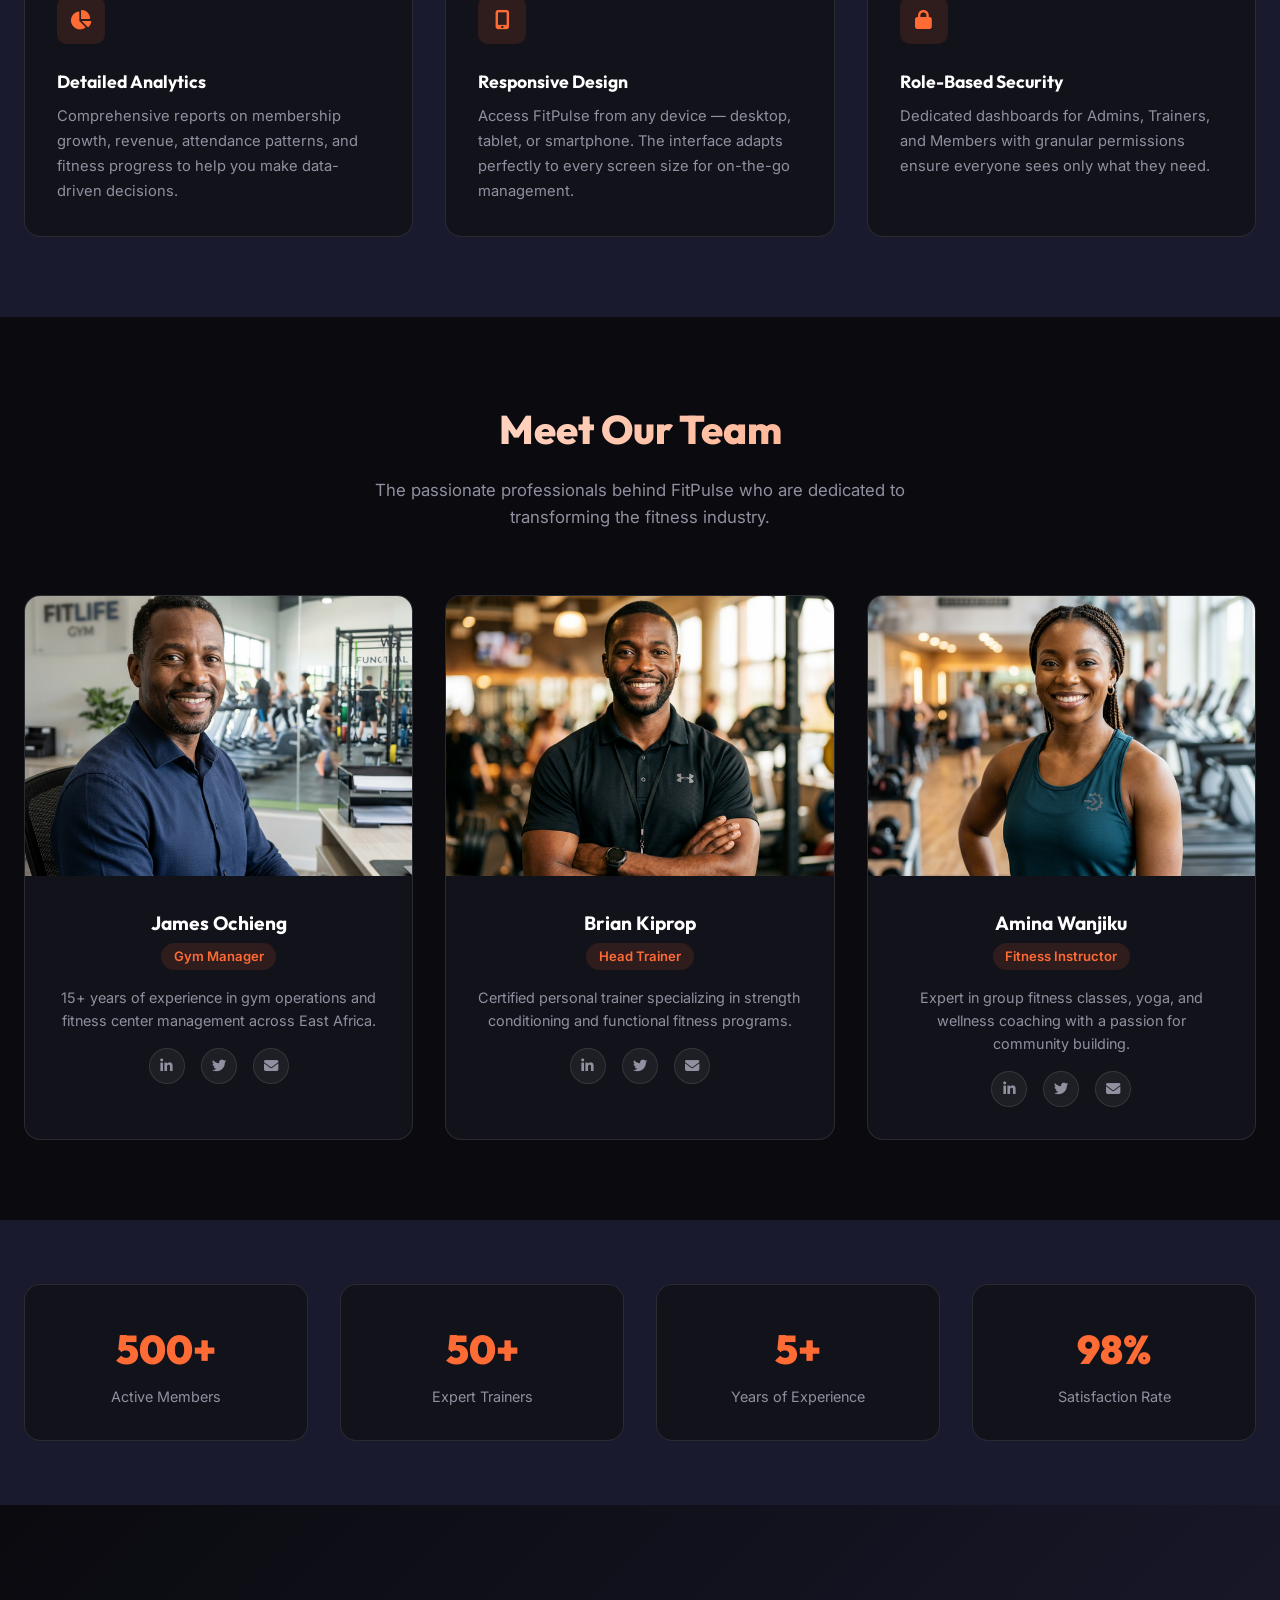
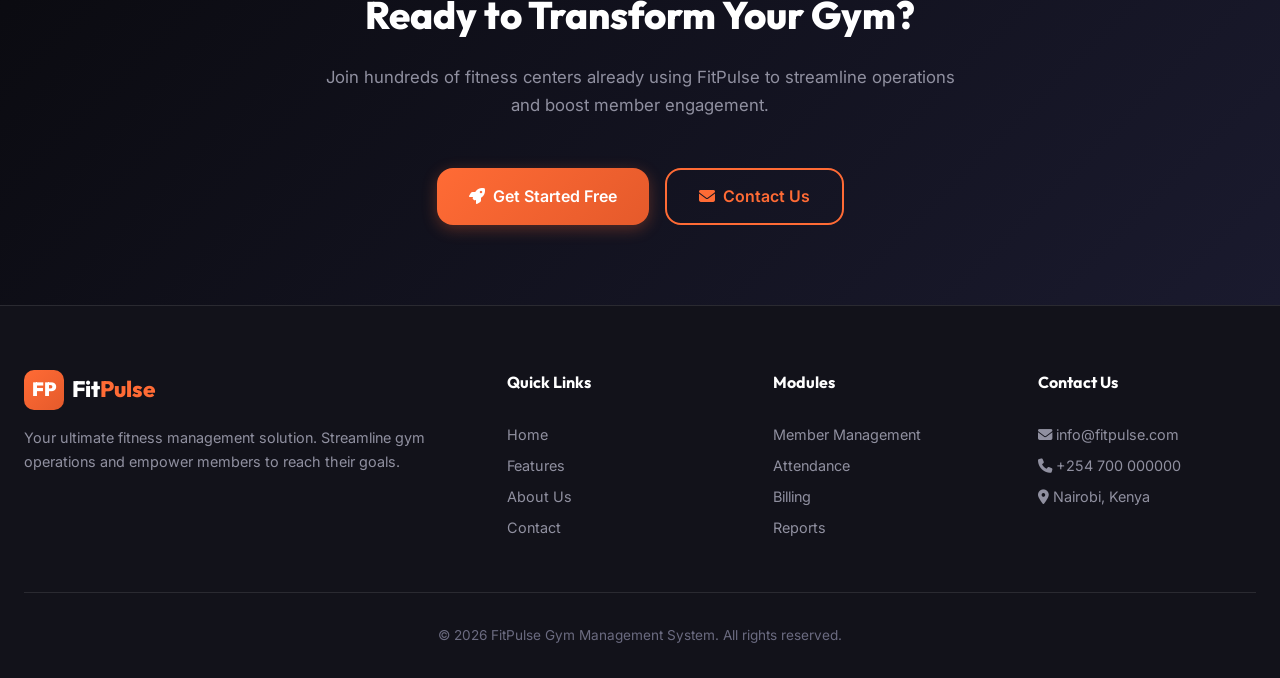
==== commit a8aee7b9: "On branch main  Your branch is up to date with 'origin/main'.  Changes to be committed: 	modified:  " ====
--- a/about.html
+++ b/about.html
@@ -1,11 +1,11 @@
-﻿<!DOCTYPE html>
+<!DOCTYPE html>
 <html lang="en">
 
 <head>
     <meta charset="UTF-8">
     <meta name="viewport" content="width=device-width, initial-scale=1.0">
     <meta name="description"
-        content="Learn about FitPulse Gym Management System, our mission, vision, and dedicated team behind the fitness management platform.">
+        content="Learn about FitPulse Gym Management System — our mission, vision, and dedicated team behind the #1 fitness management platform.">
     <title>About Us - FitPulse Gym Management System</title>
     <link rel="stylesheet" href="css/style.css">
     <link rel="stylesheet" href="https://cdnjs.cloudflare.com/ajax/libs/font-awesome/6.5.1/css/all.min.css">
@@ -24,7 +24,7 @@
             <div class="nav-links" id="navLinks">
                 <a href="index.html">Home</a>
                 <a href="features.html">Features</a>
-                <a href="about.html" class="nav-active" aria-current="page">About</a>
+                <a href="about.html" class="nav-active">About</a>
                 <a href="contact.html">Contact</a>
             </div>
 
@@ -73,7 +73,7 @@
                         <i class="fas fa-eye"></i>
                     </div>
                     <h3>Our Vision</h3>
-                    <p>To become the most trusted fitness management ecosystem in Africa and beyond, where every gym,
+                    <p>To become the most trusted fitness management ecosystem in Africa and beyond — where every gym,
                         trainer, and member thrives through seamless technology and data-driven insights.</p>
                 </div>
             </div>
@@ -83,8 +83,8 @@
     <!-- ========== WHY CHOOSE US ========== -->
     <section class="about-why" id="why-us">
         <div class="container">
-            <h2 class="section-title">Why Choose <span class="brand-accent">FitPulse</span>?</h2>
-            <p class="section-subtitle">FitPulse is built to simplify every aspect of running a modern fitness center,
+            <h2 class="section-title">Why Choose <span style="color: var(--primary);">FitPulse</span>?</h2>
+            <p class="section-subtitle">FitPulse is built to simplify every aspect of running a modern fitness center —
                 from member registration to financial reporting.</p>
 
             <div class="why-grid">
@@ -115,7 +115,7 @@
                 <div class="why-card animate-in">
                     <div class="why-icon"><i class="fas fa-mobile-alt"></i></div>
                     <h4>Responsive Design</h4>
-                    <p>Access FitPulse from any device, desktop, tablet, or smartphone. The interface adapts perfectly
+                    <p>Access FitPulse from any device — desktop, tablet, or smartphone. The interface adapts perfectly
                         to every screen size for on-the-go management.</p>
                 </div>
                 <div class="why-card animate-in">
@@ -279,5 +279,4 @@
     <script src="js/main.js"></script>
 </body>
 
-</html>
-
+</html>
--- a/css/style.css
+++ b/css/style.css
@@ -1,4 +1,4 @@
-﻿/* ============================================
+/* ============================================
    GYM FITNESS MANAGEMENT SYSTEM
    Design System & Global Styles
    ============================================ */
@@ -23,9 +23,6 @@
   --dark: #0a0a0f;
   --dark-card: #12121a;
   --dark-surface: #1a1a2e;
-  --dark-700: #1e1e2e;
-  --dark-600: #2a2a3e;
-  --dark-500: #3a3a4e;
   --gray-900: #1e1e2e;
   --gray-800: #2a2a3e;
   --gray-700: #3a3a4e;
@@ -130,11 +127,6 @@
   border: none;
   outline: none;
   font-family: var(--font-body);
-}
-
-:focus-visible {
-  outline: 3px solid rgba(255, 107, 53, 0.45);
-  outline-offset: 2px;
 }
 
 input, select, textarea {
@@ -212,9 +204,6 @@
   display: flex;
   align-items: center;
   justify-content: space-between;
-  gap: var(--space-md);
-  position: relative;
-  flex-wrap: wrap;
 }
 
 .navbar-brand {
@@ -281,16 +270,6 @@
   width: 100%;
 }
 
-.nav-links a.nav-active,
-.nav-links a[aria-current="page"] {
-  color: var(--white);
-}
-
-.nav-links a.nav-active::after,
-.nav-links a[aria-current="page"]::after {
-  width: 100%;
-}
-
 .nav-auth {
   display: flex;
   align-items: center;
@@ -392,18 +371,6 @@
 .btn-icon:hover {
   background: var(--glass-bg-strong);
   color: var(--white);
-}
-
-.btn-icon.success {
-  color: var(--success);
-}
-
-.btn-icon.warning {
-  color: var(--warning);
-}
-
-.btn-icon.danger {
-  color: var(--danger);
 }
 
 /* Hamburger */
@@ -1097,7 +1064,6 @@
   display: flex;
   align-items: center;
   justify-content: space-between;
-  gap: var(--space-lg);
   margin-bottom: var(--space-2xl);
 }
 
@@ -1247,12 +1213,6 @@
 .data-table {
   width: 100%;
   border-collapse: collapse;
-}
-
-.data-table-wrapper {
-  width: 100%;
-  overflow-x: auto;
-  -webkit-overflow-scrolling: touch;
 }
 
 .data-table th {
@@ -1496,7 +1456,7 @@
 
 /* ---------- RESPONSIVE ---------- */
 
-/* === LARGE TABLETS / SMALL DESKTOPS (â‰¤1200px) === */
+/* === LARGE TABLETS / SMALL DESKTOPS (≤1200px) === */
 @media (max-width: 1200px) {
   .stats-grid {
     grid-template-columns: repeat(2, 1fr) !important;
@@ -1509,7 +1469,7 @@
   }
 }
 
-/* === TABLETS (â‰¤992px) === */
+/* === TABLETS (≤992px) === */
 @media (max-width: 992px) {
   /* Landing page grids */
   .features-grid {
@@ -1527,7 +1487,7 @@
     font-size: 3.2rem;
   }
 
-  /* Dashboard sidebar  -  slide off-screen */
+  /* Dashboard sidebar — slide off-screen */
   .sidebar {
     transform: translateX(-100%);
     z-index: 200;
@@ -1568,7 +1528,7 @@
     font-size: 1.5rem;
   }
 
-  /* Data tables  -  horizontal scroll */
+  /* Data tables — horizontal scroll */
   .card-body.no-padding {
     overflow-x: auto;
     -webkit-overflow-scrolling: touch;
@@ -1584,7 +1544,7 @@
   }
 }
 
-/* === MOBILE (â‰¤768px) === */
+/* === MOBILE (≤768px) === */
 @media (max-width: 768px) {
   .navbar .container {
     gap: var(--space-sm);
@@ -1701,7 +1661,7 @@
     width: 100%;
   }
 
-  /* Data tables  -  allow cards to scroll */
+  /* Data tables — allow cards to scroll */
   .data-table {
     font-size: 0.8rem;
   }
@@ -1725,7 +1685,7 @@
     width: 100%;
   }
 
-  /* Modals  -  full screen on mobile */
+  /* Modals — full screen on mobile */
   .modal-overlay {
     align-items: flex-end;
     padding: 0;
@@ -1752,7 +1712,7 @@
   }
 }
 
-/* === SMALL MOBILE (â‰¤480px) === */
+/* === SMALL MOBILE (≤480px) === */
 @media (max-width: 480px) {
   html {
     font-size: 15px;
@@ -1902,633 +1862,6 @@
 }
 
 /* ---------- MISC ---------- */
-.header-meta {
-  color: var(--gray-400);
-  font-size: 0.85rem;
-  display: inline-flex;
-  align-items: center;
-  gap: var(--space-sm);
-}
-
-.stats-grid.cols-2 {
-  grid-template-columns: repeat(2, minmax(0, 1fr));
-}
-
-.stats-grid.cols-3 {
-  grid-template-columns: repeat(3, minmax(0, 1fr));
-}
-
-.filter-form {
-  display: flex;
-  gap: var(--space-md);
-  flex-wrap: wrap;
-  align-items: flex-end;
-}
-
-.filter-form .form-group {
-  margin-bottom: 0;
-}
-
-.filter-field {
-  flex: 0 1 220px;
-  min-width: 180px;
-}
-
-.filter-field.grow {
-  flex: 1 1 260px;
-  min-width: 220px;
-}
-
-.table-actions {
-  display: flex;
-  align-items: center;
-  gap: var(--space-sm);
-  flex-wrap: wrap;
-}
-
-.empty-value {
-  color: var(--gray-500);
-}
-
-.value-strong {
-  color: var(--primary);
-  font-weight: 700;
-}
-
-.status-text {
-  display: inline-flex;
-  align-items: center;
-  gap: var(--space-xs);
-  font-size: 0.85rem;
-  font-weight: 600;
-}
-
-.status-text.success {
-  color: var(--success);
-}
-
-.status-text.warning {
-  color: var(--warning);
-}
-
-.status-text.muted {
-  color: var(--gray-500);
-}
-
-.auth-card-wide {
-  max-width: 540px;
-}
-
-.auth-card-medium {
-  max-width: 500px;
-}
-
-.password-field {
-  position: relative;
-}
-
-.password-field .toggle-password {
-  position: absolute;
-  right: 12px;
-  top: 50%;
-  transform: translateY(-50%);
-  background: none;
-  border: none;
-  color: var(--gray-500);
-  padding: 0.25rem;
-}
-
-.checkbox-inline {
-  display: flex;
-  align-items: center;
-  gap: 6px;
-  cursor: pointer;
-  color: var(--gray-400);
-}
-
-.checkbox-inline input {
-  accent-color: var(--primary);
-}
-
-.required-mark {
-  color: var(--danger);
-}
-
-.security-question-box {
-  color: var(--white);
-  font-size: 0.95rem;
-  padding: 0.75rem;
-  background: var(--gray-900);
-  border-radius: var(--radius-md);
-  border: 1px solid var(--gray-700);
-}
-
-.calc-note {
-  color: var(--primary);
-}
-
-.calc-input {
-  font-weight: 700;
-  color: var(--primary);
-}
-
-.calc-breakdown {
-  display: none;
-  font-size: 0.85rem;
-}
-
-.stack-layout {
-  display: flex;
-  flex-wrap: wrap;
-  gap: var(--space-2xl);
-  align-items: flex-start;
-}
-
-.stack-layout > * {
-  min-width: 0;
-}
-
-.summary-card {
-  flex: 1 1 260px;
-  min-width: 250px;
-}
-
-.summary-card.billing-summary {
-  flex: 1 1 250px;
-}
-
-.summary-panel {
-  background: var(--dark-700);
-  padding: 1.5rem;
-  border-radius: 12px;
-  border: 1px solid var(--dark-500);
-}
-
-.summary-panel h4 {
-  margin-bottom: 1rem;
-  color: var(--gray-200);
-}
-
-.summary-row {
-  display: flex;
-  justify-content: space-between;
-  gap: var(--space-md);
-  margin-bottom: 0.5rem;
-  color: var(--gray-300);
-}
-
-.summary-row strong,
-.summary-row .summary-amount {
-  color: var(--white);
-  font-weight: 700;
-}
-
-.summary-divider {
-  border: 0;
-  border-top: 1px solid var(--dark-500);
-  margin: 1rem 0;
-}
-
-.plans-container {
-  display: grid;
-  grid-template-columns: repeat(auto-fit, minmax(280px, 1fr));
-  gap: 2rem;
-  margin-top: 1.5rem;
-}
-
-.plan-card {
-  background: var(--dark-700);
-  border-radius: 12px;
-  padding: 2rem;
-  border: 1px solid var(--dark-500);
-  border-top: 4px solid var(--plan-color, var(--primary));
-  position: relative;
-  overflow: hidden;
-  transition: transform 0.3s ease, box-shadow 0.3s ease, border-color var(--transition-base);
-  display: flex;
-  flex-direction: column;
-}
-
-.plan-card:hover {
-  transform: translateY(-5px);
-  box-shadow: 0 10px 20px rgba(0, 0, 0, 0.2);
-}
-
-.plan-card.current {
-  border-color: var(--primary);
-}
-
-.plan-card .plan-name {
-  color: var(--plan-color, var(--gray-200));
-}
-
-.plan-card .plan-price sub {
-  color: var(--plan-color, var(--gray-400));
-}
-
-.plan-card .plan-features li i {
-  color: var(--plan-color, var(--success));
-}
-
-.plan-outline {
-  width: 100%;
-  border-color: var(--plan-color, var(--primary));
-  color: var(--plan-color, var(--primary));
-}
-
-.plan-badge {
-  position: absolute;
-  top: 1rem;
-  right: -2rem;
-  background: var(--primary);
-  color: #fff;
-  padding: 0.25rem 3rem;
-  transform: rotate(45deg);
-  font-size: 0.8rem;
-  font-weight: 700;
-  box-shadow: 0 2px 4px rgba(0, 0, 0, 0.2);
-}
-
-.plan-header {
-  text-align: center;
-  margin-bottom: 2rem;
-  position: relative;
-  z-index: 1;
-}
-
-.plan-name {
-  font-size: 1.25rem;
-  font-weight: 600;
-  margin-bottom: 0.5rem;
-  color: var(--gray-200);
-}
-
-.plan-price {
-  font-size: 2.5rem;
-  font-weight: 800;
-  color: #fff;
-  display: flex;
-  align-items: baseline;
-  justify-content: center;
-  gap: 0.25rem;
-}
-
-.plan-price sub {
-  font-size: 1rem;
-  color: var(--gray-400);
-  font-weight: 500;
-}
-
-.plan-features {
-  margin: 0 0 2rem;
-  flex-grow: 1;
-}
-
-.plan-features li {
-  padding: 0.75rem 0;
-  color: var(--gray-300);
-  border-bottom: 1px dashed var(--dark-500);
-  display: flex;
-  align-items: center;
-  gap: 0.75rem;
-  font-size: 0.95rem;
-}
-
-.plan-features li:last-child {
-  border-bottom: none;
-}
-
-.plan-selector {
-  display: flex;
-  flex-direction: column;
-  gap: 1rem;
-  max-width: 420px;
-  flex: 1 1 320px;
-}
-
-.plan-option {
-  display: flex;
-  align-items: center;
-  justify-content: space-between;
-  gap: var(--space-md);
-  padding: 1.25rem;
-  border: 2px solid var(--dark-500);
-  border-radius: 12px;
-  cursor: pointer;
-  transition: all 0.2s ease;
-  background: var(--dark-700);
-}
-
-.plan-option:hover,
-.plan-option.selected {
-  border-color: var(--primary);
-  background: rgba(255, 107, 53, 0.1);
-}
-
-.plan-option input[type="radio"] {
-  display: none;
-}
-
-.plan-info {
-  display: flex;
-  flex-direction: column;
-  gap: 0.25rem;
-}
-
-.plan-title {
-  font-weight: 700;
-  font-size: 1.1rem;
-  color: var(--gray-200);
-}
-
-.plan-desc {
-  font-size: 0.85rem;
-  color: var(--gray-400);
-}
-
-.plan-price-tag {
-  font-weight: 800;
-  color: var(--primary);
-  font-size: 1.2rem;
-  white-space: nowrap;
-}
-
-.current-plan-chip {
-  font-size: 0.7rem;
-  margin-left: 0.5rem;
-}
-
-.payment-modal {
-  max-width: 440px;
-}
-
-.payment-modal.large {
-  max-width: 440px;
-}
-
-.payment-modal .modal-header {
-  border-bottom-color: #2e7d32;
-}
-
-.payment-modal .modal-body {
-  padding: 0;
-}
-
-.payment-modal-title {
-  color: #4caf50;
-  display: inline-flex;
-  align-items: center;
-  gap: var(--space-sm);
-}
-
-.payment-step {
-  text-align: center;
-  padding: 1.5rem;
-}
-
-.payment-step h3 {
-  margin-bottom: 0.5rem;
-}
-
-.payment-step p {
-  color: var(--gray-400);
-  font-size: 0.9rem;
-}
-
-.payment-highlight {
-  background: linear-gradient(135deg, #4caf50, #2e7d32);
-  color: #fff;
-  padding: 1rem;
-  border-radius: 8px;
-  margin-bottom: 1.5rem;
-}
-
-.payment-highlight .eyebrow {
-  font-size: 0.8rem;
-  opacity: 0.8;
-}
-
-.payment-highlight .amount {
-  font-size: 1.8rem;
-  font-weight: 800;
-}
-
-.payment-highlight .description {
-  font-size: 0.85rem;
-  opacity: 0.9;
-  margin-top: 0.25rem;
-}
-
-.mpesa-btn {
-  background: linear-gradient(135deg, #4caf50, #2e7d32);
-  border: none;
-  color: #fff;
-  font-weight: 700;
-}
-
-.mpesa-btn:hover {
-  background: linear-gradient(135deg, #43a047, #1b5e20);
-  transform: translateY(-1px);
-}
-
-.payment-btn {
-  width: 100%;
-  padding: 0.9rem;
-  font-size: 1rem;
-  margin-top: 1rem;
-}
-
-.payment-btn-secondary {
-  width: 100%;
-  margin-top: 0.5rem;
-}
-
-.phone-input-group {
-  display: flex;
-  gap: 0;
-  max-width: 320px;
-  margin: 1rem auto;
-}
-
-.phone-prefix {
-  background: var(--dark-700);
-  border: 1px solid var(--dark-500);
-  border-right: none;
-  border-radius: 8px 0 0 8px;
-  padding: 0.75rem 1rem;
-  color: var(--gray-300);
-  font-weight: 600;
-  display: flex;
-  align-items: center;
-  gap: 0.5rem;
-}
-
-.phone-input-group input {
-  border-radius: 0 8px 8px 0;
-  flex: 1;
-}
-
-.payment-security-note {
-  font-size: 0.8rem;
-  color: var(--gray-500);
-  margin-top: 0.5rem;
-}
-
-.pin-prompt {
-  background: linear-gradient(135deg, #1a472a, #0d2818);
-  border-radius: 20px;
-  padding: 2rem;
-  max-width: 280px;
-  margin: 1rem auto;
-  border: 1px solid #2e7d32;
-}
-
-.pin-prompt h4 {
-  color: #4caf50;
-  text-align: center;
-  margin-bottom: 1rem;
-  font-size: 0.95rem;
-}
-
-.pin-note {
-  color: #a5d6a7;
-  font-size: 0.8rem;
-  text-align: center;
-  margin-bottom: 1rem;
-}
-
-.pin-dots {
-  display: flex;
-  justify-content: center;
-  gap: 12px;
-  margin: 1.5rem 0;
-}
-
-.pin-dot {
-  width: 14px;
-  height: 14px;
-  border-radius: 50%;
-  border: 2px solid #4caf50;
-  background: transparent;
-}
-
-.pin-dot.filled {
-  background: #4caf50;
-}
-
-.pin-prompt-text {
-  color: #81c784;
-  text-align: center;
-  font-size: 0.8rem;
-}
-
-.receipt-card {
-  background: var(--dark-700);
-  border-radius: 12px;
-  padding: 1.5rem;
-  max-width: 360px;
-  margin: 1rem auto;
-  border: 1px solid var(--dark-500);
-}
-
-.receipt-heading {
-  text-align: center;
-  margin-bottom: 1rem;
-  padding-bottom: 0.75rem;
-  border-bottom: 2px dashed var(--dark-500);
-}
-
-.receipt-heading strong {
-  color: #4caf50;
-  font-size: 1.1rem;
-}
-
-.receipt-row {
-  display: flex;
-  justify-content: space-between;
-  gap: var(--space-md);
-  padding: 0.5rem 0;
-  border-bottom: 1px dashed var(--dark-500);
-  font-size: 0.9rem;
-}
-
-.receipt-row:last-child {
-  border: none;
-}
-
-.receipt-row span:first-child {
-  color: var(--gray-400);
-}
-
-.receipt-row span:last-child {
-  color: var(--gray-200);
-  font-weight: 600;
-}
-
-.receipt-row .success-amount {
-  color: #4caf50 !important;
-}
-
-.payment-icon-circle {
-  width: 80px;
-  height: 80px;
-  border-radius: 50%;
-  display: flex;
-  align-items: center;
-  justify-content: center;
-  margin: 0 auto 1rem;
-  font-size: 2rem;
-}
-
-.payment-icon-circle.success {
-  background: linear-gradient(135deg, #4caf50, #2e7d32);
-}
-
-.payment-icon-circle.error {
-  background: var(--danger);
-}
-
-.payment-icon-circle i {
-  color: #fff;
-}
-
-.loading-spinner {
-  display: inline-block;
-  width: 20px;
-  height: 20px;
-  border: 3px solid rgba(255, 255, 255, 0.3);
-  border-top-color: #fff;
-  border-radius: 50%;
-  animation: spin 0.8s linear infinite;
-}
-
-.loading-spinner.large {
-  width: 50px;
-  height: 50px;
-  border-width: 4px;
-}
-
-.payment-processing {
-  margin: 2rem 0;
-}
-
-.pin-dot.animating {
-  animation: pinFill 0.4s ease forwards;
-}
-
-.inline-note {
-  font-size: 0.8rem;
-  color: var(--gray-500);
-}
-
-.inline-note strong {
-  color: var(--gray-200);
-}
-
-.full-width {
-  width: 100%;
-}
-
 .text-center { text-align: center; }
 .text-right { text-align: right; }
 .mt-1 { margin-top: var(--space-md); }
@@ -2561,7 +1894,7 @@
 }
 
 /* ============================================
-   SUBPAGES  -  About, Features, Contact
+   SUBPAGES — About, Features, Contact
    ============================================ */
 
 /* ---------- Active Nav Link ---------- */
@@ -2635,7 +1968,7 @@
 }
 
 /* ---------- UNIQUE PAGE HERO BACKGROUNDS ---------- */
-/* Features page  -  deep purple to warm orange */
+/* Features page — deep purple to warm orange */
 .page-hero--features {
   background: linear-gradient(
     135deg,
@@ -2654,7 +1987,7 @@
   );
 }
 
-/* About page  -  teal to dark */
+/* About page — teal to dark */
 .page-hero--about {
   background: linear-gradient(
     135deg,
@@ -2673,7 +2006,7 @@
   );
 }
 
-/* Contact page  -  steel-blue to dark */
+/* Contact page — steel-blue to dark */
 .page-hero--contact {
   background: linear-gradient(
     135deg,
@@ -3647,22 +2980,6 @@
     justify-content: center;
   }
 
-  .filter-form .btn,
-  .filter-field,
-  .filter-field.grow,
-  .summary-card,
-  .plan-selector {
-    width: 100%;
-    max-width: 100%;
-    min-width: 0;
-    flex-basis: 100%;
-  }
-
-  .summary-row,
-  .receipt-row {
-    align-items: flex-start;
-  }
-
   .main-header > div:first-child {
     width: 100%;
   }
@@ -3697,130 +3014,3 @@
     width: 100%;
   }
 }
-
-@keyframes spin {
-  to {
-    transform: rotate(360deg);
-  }
-}
-
-@keyframes pinFill {
-  0% {
-    background: transparent;
-  }
-
-  100% {
-    background: #4caf50;
-  }
-}
-
-/* ---------- FINAL RESPONSIVE OVERRIDES ---------- */
-@media (max-width: 768px) {
-  body.nav-open {
-    overflow: hidden;
-  }
-
-  .navbar .container {
-    align-items: center;
-  }
-
-  .nav-links,
-  .nav-auth {
-    display: none;
-    width: 100%;
-  }
-
-  .nav-links.active,
-  .nav-auth.active {
-    display: flex;
-    position: static;
-    max-width: none;
-    background: transparent;
-    backdrop-filter: none;
-    left: auto;
-    top: auto;
-  }
-
-  .nav-links.active {
-    flex-direction: column;
-    padding-top: var(--space-md);
-    gap: var(--space-sm);
-  }
-
-  .nav-links.active a {
-    width: 100%;
-    padding: 0.9rem 1rem;
-    border: 1px solid var(--glass-border);
-    border-radius: var(--radius-md);
-    background: rgba(10, 10, 15, 0.96);
-  }
-
-  .nav-links.active a::after {
-    display: none;
-  }
-
-  .nav-auth.active {
-    flex-direction: column;
-    gap: var(--space-sm);
-    padding-bottom: var(--space-md);
-    border-bottom: 1px solid var(--glass-border);
-  }
-
-  .nav-auth.active .btn {
-    width: 100%;
-  }
-
-  .main-header {
-    align-items: flex-start;
-  }
-
-  .stats-grid.cols-2,
-  .stats-grid.cols-3 {
-    grid-template-columns: 1fr !important;
-  }
-
-  .table-actions {
-    flex-wrap: nowrap;
-  }
-
-  .plans-container {
-    grid-template-columns: 1fr;
-    gap: var(--space-lg);
-  }
-
-  .plan-card,
-  .plan-option,
-  .summary-panel,
-  .payment-step,
-  .receipt-card,
-  .pin-prompt {
-    padding-left: var(--space-lg);
-    padding-right: var(--space-lg);
-  }
-}
-
-@media (max-width: 480px) {
-  .phone-input-group {
-    flex-direction: column;
-    max-width: 100%;
-  }
-
-  .phone-prefix {
-    border-right: 1px solid var(--dark-500);
-    border-radius: 8px 8px 0 0;
-    justify-content: center;
-  }
-
-  .phone-input-group input {
-    border-radius: 0 0 8px 8px;
-  }
-
-  .table-actions {
-    flex-wrap: wrap;
-  }
-
-  .payment-btn-secondary {
-    margin-top: 1rem;
-  }
-}
-
